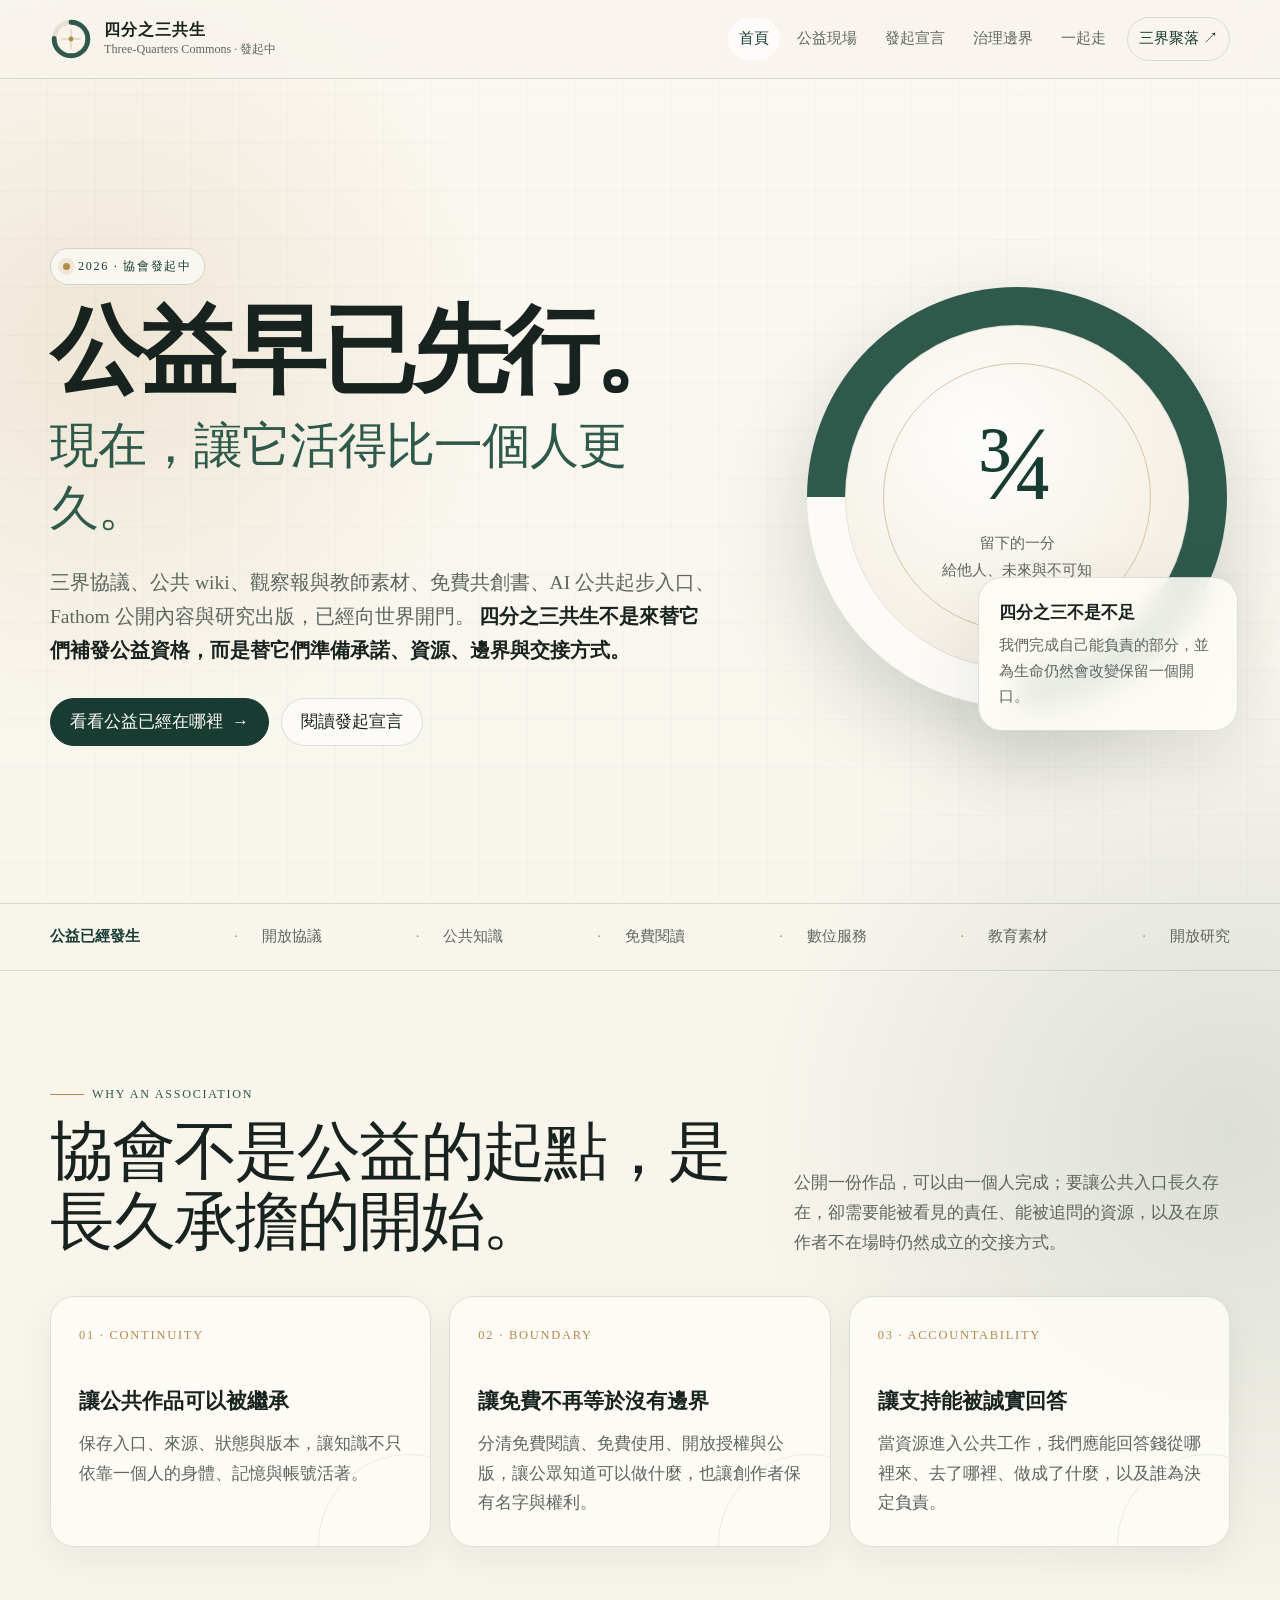
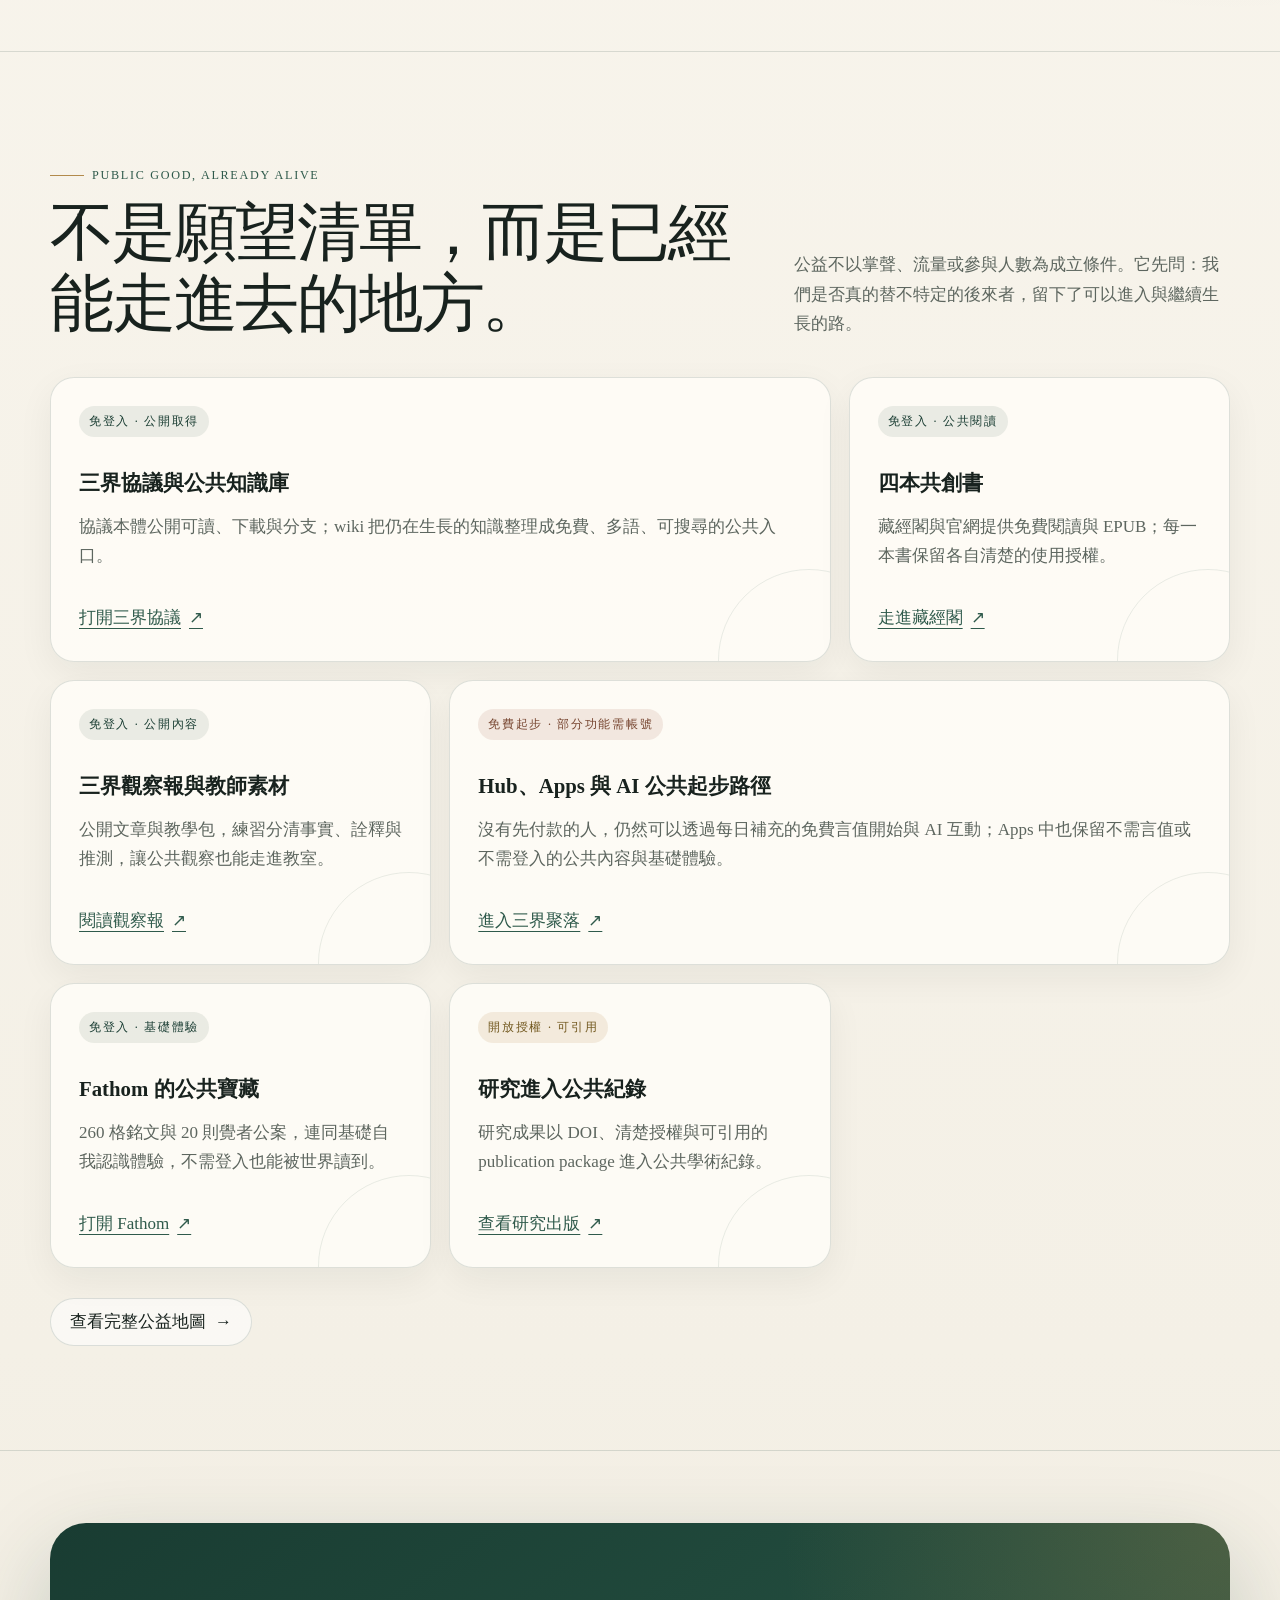
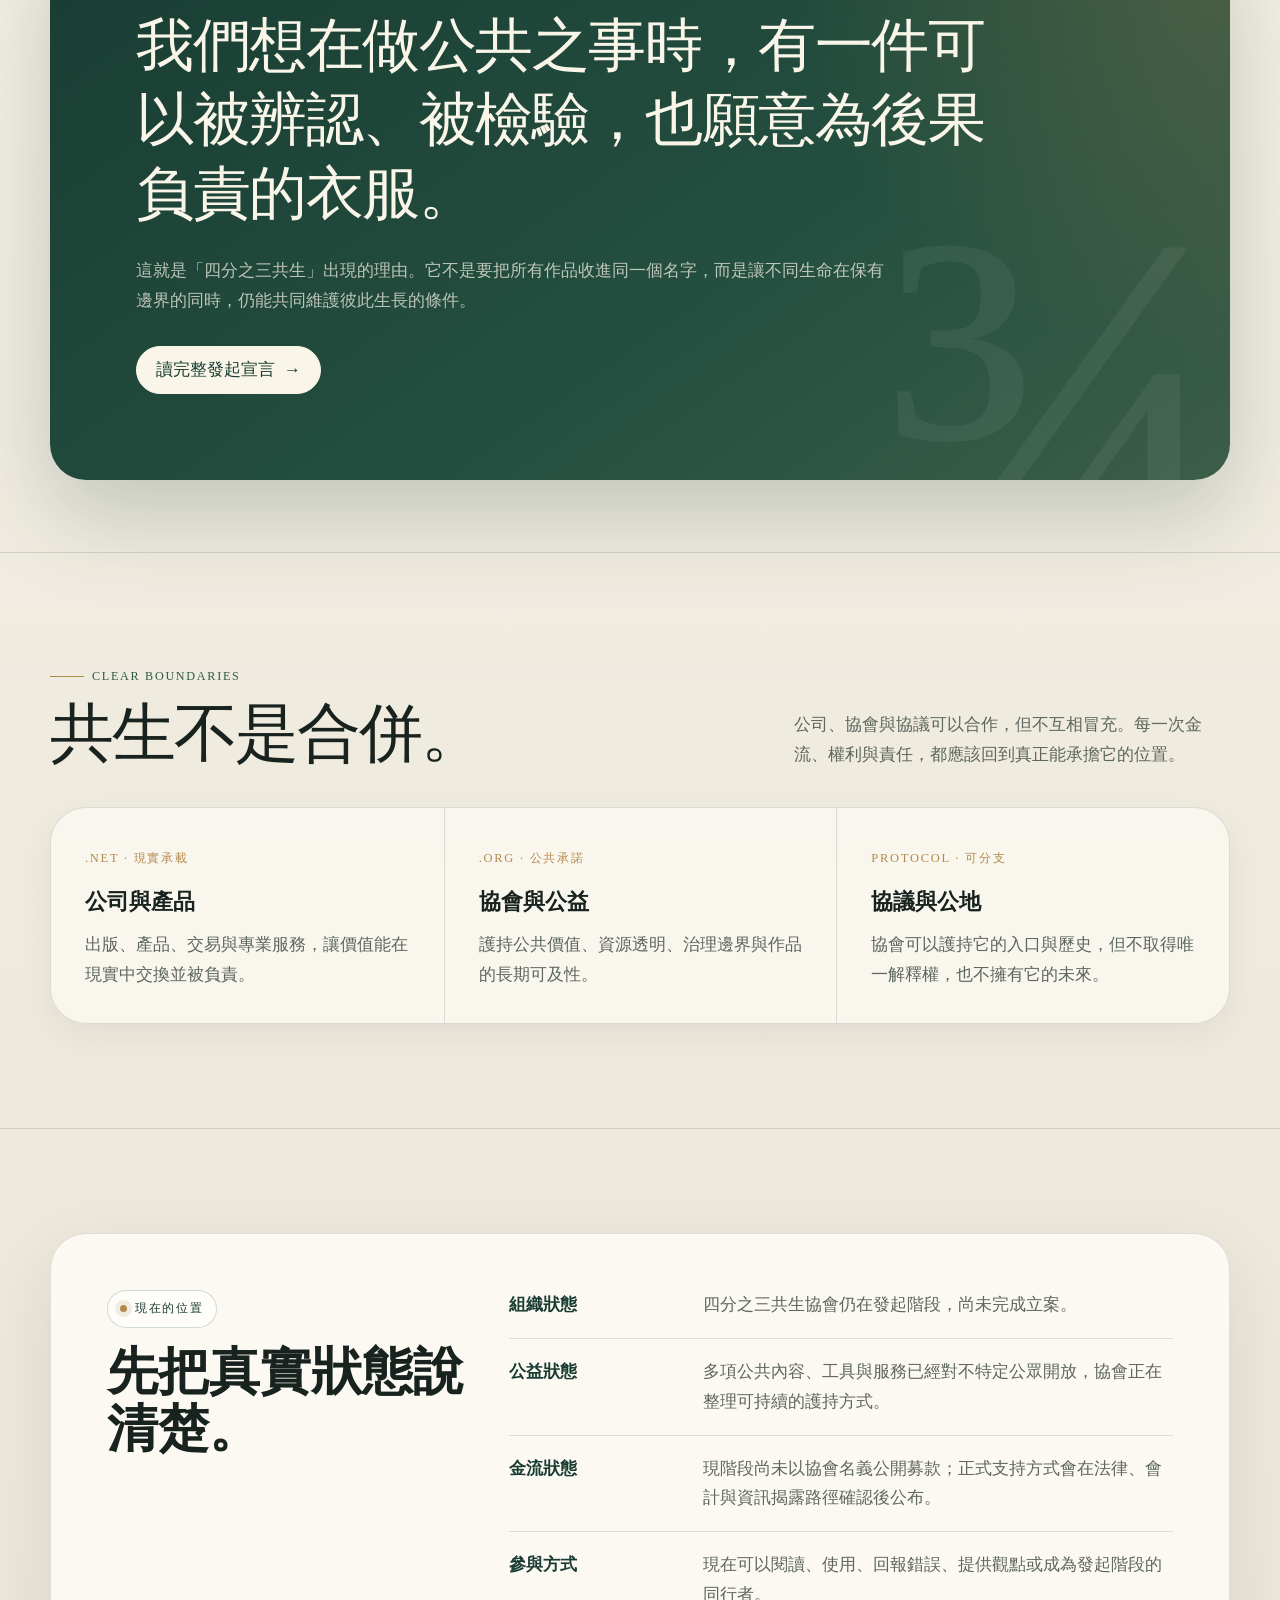
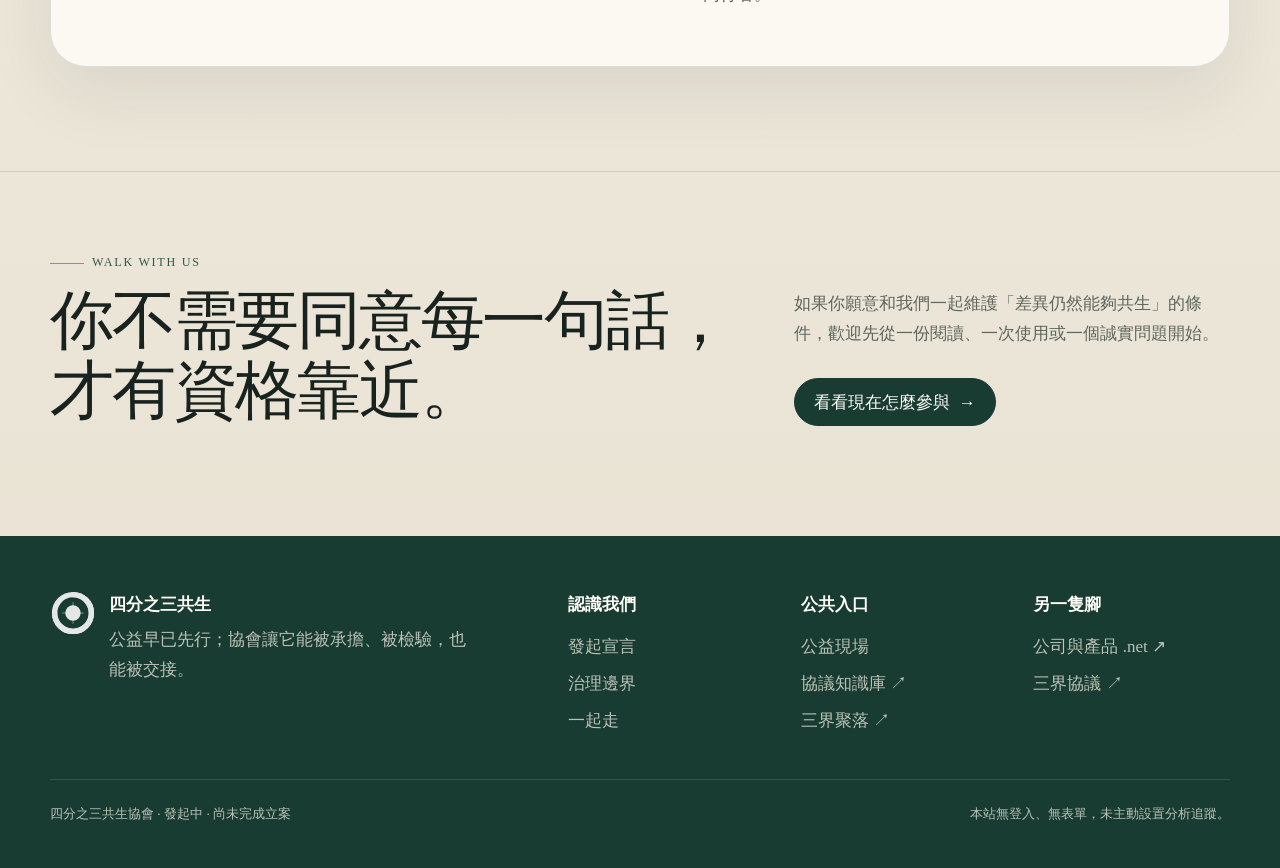
==== index.html @ 3d268168 "Add initial website structure and content for 四分之三共生 - Created index.html as the main landing page w" ====
<!doctype html>
<html lang="zh-Hant">
<head>
  <meta charset="utf-8">
  <meta name="viewport" content="width=device-width, initial-scale=1">
  <title>四分之三共生｜讓公益能被承擔、檢驗與交接</title>
  <meta name="description" content="四分之三共生協會發起中的公開網站。這裡整理已經發生的公益、發起宣言、治理邊界與參與方式。">
  <link rel="canonical" href="https://three-quarters.org/">
  <meta property="og:title" content="四分之三共生">
  <meta property="og:description" content="公益早已先行；現在，讓它能被承擔、被檢驗，也能被交接。">
  <meta property="og:type" content="website">
  <meta property="og:url" content="https://three-quarters.org/">
  <meta name="theme-color" content="#193c32">
  <link rel="icon" href="./assets/images/mark.svg" type="image/svg+xml">
  <link rel="stylesheet" href="./assets/css/site.css">
</head>
<body>
  <a class="skip-link" href="#main">跳到主要內容</a>

  <header class="site-header">
    <div class="wrap nav-shell">
      <a class="brand" href="./" aria-label="四分之三共生首頁">
        <img src="./assets/images/mark.svg" alt="">
        <span class="brand-copy">
          <strong>四分之三共生</strong>
          <span>Three-Quarters Commons · 發起中</span>
        </span>
      </a>
      <nav class="nav-links" aria-label="主要導覽">
        <a aria-current="page" href="./">首頁</a>
        <a href="./commons/">公益現場</a>
        <a href="./declaration/">發起宣言</a>
        <a href="./governance/">治理邊界</a>
        <a href="./participate/">一起走</a>
        <a class="net-link" href="https://hub.three-quarters.net/">三界聚落 ↗</a>
      </nav>
    </div>
  </header>

  <main id="main">
    <section class="wrap hero">
      <div class="hero-copy">
        <span class="status-chip">2026 · 協會發起中</span>
        <h1>
          公益早已先行。
          <em>現在，讓它活得比一個人更久。</em>
        </h1>
        <p class="lead">
          三界協議、公共 wiki、觀察報與教師素材、免費共創書、AI 公共起步入口、Fathom 公開內容與研究出版，已經向世界開門。
          <strong>四分之三共生不是來替它們補發公益資格，而是替它們準備承諾、資源、邊界與交接方式。</strong>
        </p>
        <div class="actions">
          <a class="button primary" href="./commons/">看看公益已經在哪裡 <span class="arrow" aria-hidden="true">→</span></a>
          <a class="button" href="./declaration/">閱讀發起宣言</a>
        </div>
      </div>

      <div class="hero-art" aria-label="四分之三不是不足，而是一種自覺的有限">
        <div class="quarter-orbit" aria-hidden="true">
          <div class="orbit-copy">
            <strong>¾</strong>
            <span>留下的一分<br>給他人、未來與不可知</span>
          </div>
        </div>
        <aside class="orbit-note">
          <strong>四分之三不是不足</strong>
          <p>我們完成自己能負責的部分，並為生命仍然會改變保留一個開口。</p>
        </aside>
      </div>
    </section>

    <div class="proof-strip" aria-label="既有公益類型">
      <div class="wrap proof-list">
        <strong>公益已經發生</strong>
        <span>開放協議</span>
        <span>公共知識</span>
        <span>免費閱讀</span>
        <span>數位服務</span>
        <span>教育素材</span>
        <span>開放研究</span>
      </div>
    </div>

    <section class="section">
      <div class="wrap">
        <div class="section-heading">
          <div>
            <span class="eyebrow">Why an association</span>
            <h2>協會不是公益的起點，是長久承擔的開始。</h2>
          </div>
          <p>
            公開一份作品，可以由一個人完成；要讓公共入口長久存在，卻需要能被看見的責任、能被追問的資源，以及在原作者不在場時仍然成立的交接方式。
          </p>
        </div>

        <div class="grid three">
          <article class="card">
            <span class="card-number">01 · CONTINUITY</span>
            <h3>讓公共作品可以被繼承</h3>
            <p>保存入口、來源、狀態與版本，讓知識不只依靠一個人的身體、記憶與帳號活著。</p>
          </article>
          <article class="card">
            <span class="card-number">02 · BOUNDARY</span>
            <h3>讓免費不再等於沒有邊界</h3>
            <p>分清免費閱讀、免費使用、開放授權與公版，讓公眾知道可以做什麼，也讓創作者保有名字與權利。</p>
          </article>
          <article class="card">
            <span class="card-number">03 · ACCOUNTABILITY</span>
            <h3>讓支持能被誠實回答</h3>
            <p>當資源進入公共工作，我們應能回答錢從哪裡來、去了哪裡、做成了什麼，以及誰為決定負責。</p>
          </article>
        </div>
      </div>
    </section>

    <section class="section" id="commons-preview">
      <div class="wrap">
        <div class="section-heading">
          <div>
            <span class="eyebrow">Public good, already alive</span>
            <h2>不是願望清單，而是已經能走進去的地方。</h2>
          </div>
          <p>公益不以掌聲、流量或參與人數為成立條件。它先問：我們是否真的替不特定的後來者，留下了可以進入與繼續生長的路。</p>
        </div>

        <div class="commons-grid">
          <article class="card commons-card wide">
            <span class="access-chip">免登入 · 公開取得</span>
            <h3>三界協議與公共知識庫</h3>
            <p>協議本體公開可讀、下載與分支；wiki 把仍在生長的知識整理成免費、多語、可搜尋的公共入口。</p>
            <a class="text-link" href="https://github.com/darrenfiy/Three-Realms-Protocol">打開三界協議 <span class="arrow" aria-hidden="true">↗</span></a>
          </article>

          <article class="card commons-card">
            <span class="access-chip">免登入 · 公共閱讀</span>
            <h3>四本共創書</h3>
            <p>藏經閣與官網提供免費閱讀與 EPUB；每一本書保留各自清楚的使用授權。</p>
            <a class="text-link" href="https://hub.three-quarters.net/library">走進藏經閣 <span class="arrow" aria-hidden="true">↗</span></a>
          </article>

          <article class="card commons-card">
            <span class="access-chip">免登入 · 公開內容</span>
            <h3>三界觀察報與教師素材</h3>
            <p>公開文章與教學包，練習分清事實、詮釋與推測，讓公共觀察也能走進教室。</p>
            <a class="text-link" href="https://news.three-quarters.net/zh-tw">閱讀觀察報 <span class="arrow" aria-hidden="true">↗</span></a>
          </article>

          <article class="card commons-card wide">
            <span class="access-chip account">免費起步 · 部分功能需帳號</span>
            <h3>Hub、Apps 與 AI 公共起步路徑</h3>
            <p>沒有先付款的人，仍然可以透過每日補充的免費言值開始與 AI 互動；Apps 中也保留不需言值或不需登入的公共內容與基礎體驗。</p>
            <a class="text-link" href="https://hub.three-quarters.net/">進入三界聚落 <span class="arrow" aria-hidden="true">↗</span></a>
          </article>

          <article class="card commons-card">
            <span class="access-chip">免登入 · 基礎體驗</span>
            <h3>Fathom 的公共寶藏</h3>
            <p>260 格銘文與 20 則覺者公案，連同基礎自我認識體驗，不需登入也能被世界讀到。</p>
            <a class="text-link" href="https://fathom.three-quarters.net/">打開 Fathom <span class="arrow" aria-hidden="true">↗</span></a>
          </article>

          <article class="card commons-card">
            <span class="access-chip research">開放授權 · 可引用</span>
            <h3>研究進入公共紀錄</h3>
            <p>研究成果以 DOI、清楚授權與可引用的 publication package 進入公共學術紀錄。</p>
            <a class="text-link" href="https://www.three-quarters.net/research/">查看研究出版 <span class="arrow" aria-hidden="true">↗</span></a>
          </article>
        </div>

        <div class="actions">
          <a class="button" href="./commons/">查看完整公益地圖 <span class="arrow" aria-hidden="true">→</span></a>
        </div>
      </div>
    </section>

    <section class="section compact">
      <div class="wrap statement">
        <blockquote>
          我們想在做公共之事時，有一件可以被辨認、被檢驗，也願意為後果負責的衣服。
        </blockquote>
        <p>
          這就是「四分之三共生」出現的理由。它不是要把所有作品收進同一個名字，而是讓不同生命在保有邊界的同時，仍能共同維護彼此生長的條件。
        </p>
        <a class="button" href="./declaration/">讀完整發起宣言 <span class="arrow" aria-hidden="true">→</span></a>
      </div>
    </section>

    <section class="section">
      <div class="wrap">
        <div class="section-heading">
          <div>
            <span class="eyebrow">Clear boundaries</span>
            <h2>共生不是合併。</h2>
          </div>
          <p>公司、協會與協議可以合作，但不互相冒充。每一次金流、權利與責任，都應該回到真正能承擔它的位置。</p>
        </div>

        <div class="boundary-grid">
          <article class="boundary-item">
            <span>.net · 現實承載</span>
            <h3>公司與產品</h3>
            <p>出版、產品、交易與專業服務，讓價值能在現實中交換並被負責。</p>
          </article>
          <article class="boundary-item">
            <span>.org · 公共承諾</span>
            <h3>協會與公益</h3>
            <p>護持公共價值、資源透明、治理邊界與作品的長期可及性。</p>
          </article>
          <article class="boundary-item">
            <span>Protocol · 可分支</span>
            <h3>協議與公地</h3>
            <p>協會可以護持它的入口與歷史，但不取得唯一解釋權，也不擁有它的未來。</p>
          </article>
        </div>
      </div>
    </section>

    <section class="section">
      <div class="wrap now-panel">
        <div>
          <span class="status-chip">現在的位置</span>
          <h2>先把真實狀態說清楚。</h2>
        </div>
        <div class="fact-list">
          <div class="fact">
            <strong>組織狀態</strong>
            <p>四分之三共生協會仍在發起階段，尚未完成立案。</p>
          </div>
          <div class="fact">
            <strong>公益狀態</strong>
            <p>多項公共內容、工具與服務已經對不特定公眾開放，協會正在整理可持續的護持方式。</p>
          </div>
          <div class="fact">
            <strong>金流狀態</strong>
            <p>現階段尚未以協會名義公開募款；正式支持方式會在法律、會計與資訊揭露路徑確認後公布。</p>
          </div>
          <div class="fact">
            <strong>參與方式</strong>
            <p>現在可以閱讀、使用、回報錯誤、提供觀點或成為發起階段的同行者。</p>
          </div>
        </div>
      </div>
    </section>

    <section class="section compact">
      <div class="wrap">
        <div class="section-heading">
          <div>
            <span class="eyebrow">Walk with us</span>
            <h2>你不需要同意每一句話，才有資格靠近。</h2>
          </div>
          <div>
            <p>如果你願意和我們一起維護「差異仍然能夠共生」的條件，歡迎先從一份閱讀、一次使用或一個誠實問題開始。</p>
            <div class="actions">
              <a class="button primary" href="./participate/">看看現在怎麼參與 <span class="arrow" aria-hidden="true">→</span></a>
            </div>
          </div>
        </div>
      </div>
    </section>
  </main>

  <footer class="site-footer">
    <div class="wrap">
      <div class="footer-grid">
        <div class="footer-brand">
          <img src="./assets/images/mark.svg" alt="">
          <div>
            <strong>四分之三共生</strong>
            <p>公益早已先行；協會讓它能被承擔、被檢驗，也能被交接。</p>
          </div>
        </div>
        <div class="footer-col">
          <strong>認識我們</strong>
          <a href="./declaration/">發起宣言</a>
          <a href="./governance/">治理邊界</a>
          <a href="./participate/">一起走</a>
        </div>
        <div class="footer-col">
          <strong>公共入口</strong>
          <a href="./commons/">公益現場</a>
          <a href="https://wiki.three-quarters.net/zh-tw/home">協議知識庫 ↗</a>
          <a href="https://hub.three-quarters.net/">三界聚落 ↗</a>
        </div>
        <div class="footer-col">
          <strong>另一隻腳</strong>
          <a href="https://www.three-quarters.net/">公司與產品 .net ↗</a>
          <a href="https://github.com/darrenfiy/Three-Realms-Protocol">三界協議 ↗</a>
        </div>
      </div>
      <div class="footer-bottom">
        <p>四分之三共生協會 · 發起中 · 尚未完成立案</p>
        <p>本站無登入、無表單，未主動設置分析追蹤。</p>
      </div>
    </div>
  </footer>
</body>
</html>
---- assets/css/site.css ----
:root {
  --canvas: #f4f0e6;
  --canvas-deep: #e9e2d3;
  --paper: rgba(255, 253, 248, 0.82);
  --paper-solid: #fffcf6;
  --ink: #18221e;
  --muted: #5d665f;
  --forest: #2f5a4b;
  --forest-deep: #193c32;
  --leaf: #65816e;
  --moss: #9aaa87;
  --gold: #b28a4b;
  --gold-soft: #dfca9e;
  --clay: #9a5f45;
  --line: rgba(25, 60, 50, 0.14);
  --shadow: 0 24px 70px rgba(24, 34, 30, 0.09);
  --shadow-soft: 0 12px 36px rgba(24, 34, 30, 0.06);
  --radius-xl: 36px;
  --radius-lg: 24px;
  --radius-md: 16px;
  --max: 1180px;
}

* { box-sizing: border-box; }

html {
  scroll-behavior: smooth;
  scroll-padding-top: 96px;
}

body {
  margin: 0;
  color: var(--ink);
  background:
    radial-gradient(circle at 8% 6%, rgba(178, 138, 75, 0.16), transparent 25rem),
    radial-gradient(circle at 96% 20%, rgba(47, 90, 75, 0.14), transparent 30rem),
    linear-gradient(180deg, #fbf8f1 0%, var(--canvas) 52%, var(--canvas-deep) 100%);
  font-family: Georgia, "Noto Serif TC", "Noto Serif CJK TC", "PMingLiU", serif;
  font-size: 17px;
  line-height: 1.75;
  min-height: 100vh;
  overflow-x: hidden;
}

body::before {
  content: "";
  position: fixed;
  inset: 0;
  z-index: -1;
  pointer-events: none;
  opacity: 0.28;
  background-image: url("data:image/svg+xml,%3Csvg xmlns='http://www.w3.org/2000/svg' width='48' height='48' viewBox='0 0 48 48'%3E%3Cpath d='M0 47.5h48M47.5 0v48' fill='none' stroke='%232f5a4b' stroke-opacity='.08'/%3E%3C/svg%3E");
}

a { color: inherit; }
img { display: block; max-width: 100%; }
button, input, textarea { font: inherit; }

:focus-visible {
  outline: 3px solid var(--gold);
  outline-offset: 4px;
}

.skip-link {
  position: fixed;
  left: 18px;
  top: -80px;
  z-index: 100;
  padding: 10px 16px;
  color: white;
  background: var(--forest-deep);
  border-radius: 999px;
  transition: top 0.2s ease;
}

.skip-link:focus { top: 18px; }

.wrap {
  width: min(var(--max), calc(100% - 40px));
  margin-inline: auto;
}

.site-header {
  position: sticky;
  top: 0;
  z-index: 20;
  border-bottom: 1px solid var(--line);
  background: rgba(248, 245, 237, 0.82);
  backdrop-filter: blur(18px);
}

.nav-shell {
  min-height: 78px;
  display: flex;
  align-items: center;
  justify-content: space-between;
  gap: 26px;
  min-width: 0;
}

.brand {
  display: inline-flex;
  align-items: center;
  gap: 12px;
  text-decoration: none;
  line-height: 1.3;
}

.brand img { width: 42px; height: 42px; }
.brand-copy { display: grid; gap: 1px; }
.brand-copy strong { font-size: 1rem; letter-spacing: 0.06em; }
.brand-copy span { color: var(--muted); font-size: 0.76rem; }

.nav-links {
  display: flex;
  flex-wrap: wrap;
  align-items: center;
  justify-content: flex-end;
  gap: 6px;
  min-width: 0;
}

.nav-links a {
  flex: 0 0 auto;
  padding: 8px 11px;
  color: var(--muted);
  text-decoration: none;
  border-radius: 999px;
  font-size: 0.91rem;
  white-space: nowrap;
}

.nav-links a:hover,
.nav-links a[aria-current="page"] {
  color: var(--forest-deep);
  background: rgba(255, 255, 255, 0.68);
}

.nav-links .net-link {
  margin-left: 4px;
  border: 1px solid var(--line);
  color: var(--forest-deep);
}

main { overflow: clip; }

.hero {
  min-height: calc(100vh - 78px);
  padding: 78px 0 64px;
  display: grid;
  grid-template-columns: minmax(0, 1.22fr) minmax(310px, 0.78fr);
  gap: clamp(32px, 7vw, 92px);
  align-items: center;
}

.hero-copy { min-width: 0; }

.eyebrow,
.status-chip,
.access-chip {
  display: inline-flex;
  align-items: center;
  width: fit-content;
  gap: 8px;
  text-transform: uppercase;
  letter-spacing: 0.14em;
  font-size: 0.76rem;
}

.eyebrow { color: var(--forest); }

.eyebrow::before {
  content: "";
  width: 34px;
  height: 1px;
  background: var(--gold);
}

.status-chip {
  padding: 7px 12px;
  color: var(--forest-deep);
  border: 1px solid rgba(47, 90, 75, 0.22);
  background: rgba(255, 255, 255, 0.62);
  border-radius: 999px;
}

.status-chip::before {
  content: "";
  width: 7px;
  height: 7px;
  border-radius: 50%;
  background: var(--gold);
  box-shadow: 0 0 0 5px rgba(178, 138, 75, 0.14);
}

.hero h1,
.page-hero h1 {
  margin: 20px 0 0;
  font-size: clamp(3rem, 7.4vw, 6.5rem);
  line-height: 0.98;
  font-weight: 600;
  letter-spacing: -0.045em;
  overflow-wrap: anywhere;
}

.hero h1 em {
  display: block;
  margin-top: 16px;
  color: var(--forest);
  font-weight: 400;
  font-style: normal;
  font-size: 0.52em;
  line-height: 1.28;
  letter-spacing: -0.02em;
}

.lead {
  max-width: 760px;
  margin: 26px 0 0;
  color: var(--muted);
  font-size: clamp(1.05rem, 2vw, 1.22rem);
}

.lead strong { color: var(--ink); font-weight: 600; }

.actions {
  display: flex;
  flex-wrap: wrap;
  gap: 12px;
  margin-top: 30px;
}

.button {
  min-height: 48px;
  display: inline-flex;
  align-items: center;
  justify-content: center;
  gap: 9px;
  padding: 0 19px;
  border: 1px solid var(--line);
  border-radius: 999px;
  background: rgba(255, 255, 255, 0.56);
  text-decoration: none;
  transition: transform 0.18s ease, box-shadow 0.18s ease, background 0.18s ease;
}

.button:hover {
  transform: translateY(-2px);
  box-shadow: var(--shadow-soft);
  background: rgba(255, 255, 255, 0.88);
}

.button.primary {
  color: #fffdf7;
  border-color: var(--forest-deep);
  background: var(--forest-deep);
}

.button.primary:hover { background: var(--forest); }
.button.text { min-height: auto; padding: 0; border: 0; background: none; border-radius: 0; color: var(--forest); }
.button.text:hover { box-shadow: none; transform: none; }
.arrow { transition: transform 0.18s ease; }
.button:hover .arrow, .text-link:hover .arrow { transform: translateX(4px); }

.hero-art {
  position: relative;
  min-height: 520px;
  display: grid;
  place-items: center;
}

.quarter-orbit {
  position: relative;
  width: min(420px, 78vw);
  aspect-ratio: 1;
  display: grid;
  place-items: center;
  border-radius: 50%;
  background: conic-gradient(from -90deg, var(--forest) 0 75%, rgba(255,255,255,0.48) 75% 100%);
  box-shadow: 0 35px 90px rgba(25, 60, 50, 0.2);
  animation: breathe 8s ease-in-out infinite;
}

.quarter-orbit::before {
  content: "";
  position: absolute;
  inset: 38px;
  border-radius: 50%;
  background:
    radial-gradient(circle at 40% 34%, rgba(255,255,255,0.88), rgba(245,240,229,0.92) 68%),
    var(--canvas);
  box-shadow: inset 0 0 0 1px rgba(25, 60, 50, 0.1);
}

.quarter-orbit::after {
  content: "";
  position: absolute;
  inset: 76px;
  border-radius: 50%;
  border: 1px solid rgba(178, 138, 75, 0.46);
}

.orbit-copy {
  position: relative;
  z-index: 1;
  width: 62%;
  text-align: center;
}

.orbit-copy strong {
  display: block;
  color: var(--forest-deep);
  font-size: clamp(3.8rem, 9vw, 6.6rem);
  line-height: 1;
  font-weight: 400;
}

.orbit-copy span {
  display: block;
  margin-top: 14px;
  color: var(--muted);
  font-size: 0.95rem;
}

.orbit-note {
  position: absolute;
  right: -8px;
  bottom: 26px;
  z-index: 2;
  width: min(260px, 70%);
  padding: 20px;
  border: 1px solid var(--line);
  border-radius: var(--radius-lg);
  background: rgba(255, 253, 248, 0.88);
  box-shadow: var(--shadow);
  backdrop-filter: blur(14px);
}

.orbit-note p { margin: 0; color: var(--muted); font-size: 0.92rem; }
.orbit-note strong { display: block; margin-bottom: 5px; color: var(--ink); }

@keyframes breathe {
  0%, 100% { transform: translateY(0) rotate(-1deg); }
  50% { transform: translateY(-9px) rotate(1deg); }
}

.proof-strip {
  margin: 2px 0 0;
  padding: 20px 0;
  border-block: 1px solid var(--line);
}

.proof-list {
  display: flex;
  flex-wrap: wrap;
  align-items: center;
  justify-content: space-between;
  gap: 12px 24px;
  color: var(--muted);
  font-size: 0.92rem;
}

.proof-list strong { color: var(--forest-deep); font-weight: 600; }
.proof-list span:not(:first-child)::before { content: "·"; margin-right: 24px; color: var(--gold); }

.section {
  padding: 104px 0;
}

.section + .section { border-top: 1px solid var(--line); }
.section.compact { padding-block: 72px; }

.section-heading {
  display: grid;
  grid-template-columns: minmax(0, 0.62fr) minmax(300px, 0.38fr);
  gap: 32px;
  align-items: end;
  margin-bottom: 38px;
}

.section-heading h2 {
  max-width: 760px;
  margin: 12px 0 0;
  font-size: clamp(2rem, 5vw, 4.1rem);
  line-height: 1.1;
  font-weight: 500;
  letter-spacing: -0.035em;
}

.section-heading p { margin: 0; color: var(--muted); }

.grid { display: grid; gap: 18px; }
.grid.three { grid-template-columns: repeat(3, minmax(0, 1fr)); }
.grid.two { grid-template-columns: repeat(2, minmax(0, 1fr)); }

.card {
  position: relative;
  overflow: hidden;
  padding: 28px;
  border: 1px solid var(--line);
  border-radius: var(--radius-lg);
  background: var(--paper);
  box-shadow: var(--shadow-soft);
}

.card::after {
  content: "";
  position: absolute;
  right: -70px;
  bottom: -90px;
  width: 180px;
  height: 180px;
  border: 1px solid rgba(47, 90, 75, 0.1);
  border-radius: 50%;
}

.card-number {
  display: block;
  margin-bottom: 36px;
  color: var(--gold);
  font-size: 0.78rem;
  letter-spacing: 0.14em;
}

.card h3 { margin: 0; font-size: 1.3rem; }
.card p { margin: 10px 0 0; color: var(--muted); }
.card .text-link { position: relative; z-index: 1; }

.text-link {
  display: inline-flex;
  align-items: center;
  gap: 8px;
  margin-top: 22px;
  color: var(--forest);
  text-decoration-thickness: 1px;
  text-underline-offset: 5px;
}

.commons-grid {
  display: grid;
  grid-template-columns: repeat(12, minmax(0, 1fr));
  gap: 18px;
}

.commons-card {
  min-height: 285px;
  display: flex;
  flex-direction: column;
  grid-column: span 4;
}

.commons-card.wide { grid-column: span 8; }
.commons-card .text-link { margin-top: auto; padding-top: 24px; }

.access-chip {
  margin-bottom: 28px;
  padding: 5px 10px;
  color: var(--forest-deep);
  background: rgba(101, 129, 110, 0.13);
  border-radius: 999px;
}

.access-chip.account { color: #76442f; background: rgba(154, 95, 69, 0.12); }
.access-chip.research { color: #72581f; background: rgba(178, 138, 75, 0.14); }

.statement {
  position: relative;
  padding: clamp(38px, 7vw, 86px);
  color: #f9f5e9;
  border-radius: var(--radius-xl);
  background:
    radial-gradient(circle at 100% 0, rgba(178, 138, 75, 0.28), transparent 28rem),
    linear-gradient(145deg, var(--forest-deep), #244f40 60%, #3c5d49);
  box-shadow: 0 34px 90px rgba(25, 60, 50, 0.22);
  overflow: hidden;
}

.statement::after {
  content: "¾";
  position: absolute;
  right: -0.03em;
  bottom: -0.34em;
  color: rgba(255, 255, 255, 0.055);
  font-size: clamp(14rem, 38vw, 34rem);
  line-height: 1;
}

.statement blockquote {
  position: relative;
  z-index: 1;
  max-width: 900px;
  margin: 0;
  font-size: clamp(1.8rem, 4.5vw, 3.8rem);
  line-height: 1.28;
  letter-spacing: -0.025em;
}

.statement p {
  position: relative;
  z-index: 1;
  max-width: 760px;
  margin: 26px 0 0;
  color: rgba(249, 245, 233, 0.72);
}

.statement .button {
  position: relative;
  z-index: 1;
  margin-top: 30px;
  color: var(--forest-deep);
  background: #f9f5e9;
  border-color: #f9f5e9;
}

.boundary-grid {
  display: grid;
  grid-template-columns: repeat(3, minmax(0, 1fr));
  border: 1px solid var(--line);
  border-radius: var(--radius-xl);
  background: rgba(255, 253, 248, 0.62);
  overflow: hidden;
  box-shadow: var(--shadow-soft);
}

.boundary-item { padding: 34px; }
.boundary-item + .boundary-item { border-left: 1px solid var(--line); }
.boundary-item span { color: var(--gold); font-size: 0.78rem; letter-spacing: 0.14em; text-transform: uppercase; }
.boundary-item h3 { margin: 12px 0 8px; font-size: 1.35rem; }
.boundary-item p { margin: 0; color: var(--muted); }

.now-panel {
  display: grid;
  grid-template-columns: minmax(250px, 0.35fr) minmax(0, 0.65fr);
  gap: 44px;
  padding: clamp(30px, 5vw, 56px);
  border: 1px solid var(--line);
  border-radius: var(--radius-xl);
  background: var(--paper);
  box-shadow: var(--shadow);
}

.now-panel h2 { margin: 15px 0 0; font-size: clamp(2rem, 4vw, 3.2rem); line-height: 1.12; }
.fact-list { display: grid; gap: 0; }

.fact {
  display: grid;
  grid-template-columns: minmax(130px, 0.27fr) minmax(0, 0.73fr);
  gap: 20px;
  padding: 18px 0;
  border-bottom: 1px solid var(--line);
}

.fact:first-child { padding-top: 0; }
.fact:last-child { padding-bottom: 0; border-bottom: 0; }
.fact strong { color: var(--forest-deep); }
.fact p { margin: 0; color: var(--muted); }

.page-hero {
  padding: 88px 0 64px;
  border-bottom: 1px solid var(--line);
}

.page-hero h1 { max-width: 960px; font-size: clamp(2.8rem, 7vw, 5.8rem); }
.page-hero .lead { max-width: 820px; }

.breadcrumb {
  display: flex;
  flex-wrap: wrap;
  gap: 7px;
  color: var(--muted);
  font-size: 0.88rem;
}

.breadcrumb a { text-decoration: none; }

.content-layout {
  display: grid;
  grid-template-columns: minmax(190px, 0.25fr) minmax(0, 0.75fr);
  gap: clamp(30px, 7vw, 96px);
  padding: 72px 0 100px;
}

.side-nav {
  position: sticky;
  top: 110px;
  height: fit-content;
  display: grid;
  gap: 4px;
}

.side-nav a {
  padding: 7px 0;
  color: var(--muted);
  text-decoration: none;
  border-bottom: 1px solid transparent;
}

.side-nav a:hover { color: var(--forest); border-color: var(--line); }

.prose { max-width: 820px; }
.prose section + section { margin-top: 76px; padding-top: 12px; border-top: 1px solid var(--line); }
.prose h2 { margin: 0 0 18px; font-size: clamp(1.65rem, 3.5vw, 2.6rem); line-height: 1.22; }
.prose h3 { margin: 30px 0 10px; font-size: 1.25rem; }
.prose p { margin: 0 0 18px; color: var(--muted); }
.prose p strong { color: var(--ink); }
.prose ul, .prose ol { margin: 16px 0 22px; padding-left: 1.3em; color: var(--muted); }
.prose li + li { margin-top: 9px; }
.prose blockquote {
  margin: 32px 0;
  padding: 24px 28px;
  color: var(--forest-deep);
  border-left: 4px solid var(--gold);
  border-radius: 0 var(--radius-md) var(--radius-md) 0;
  background: rgba(255, 253, 248, 0.68);
  font-size: 1.18rem;
}
.prose blockquote p { margin: 0; color: inherit; }

.asset-list { display: grid; gap: 18px; }

.asset {
  display: grid;
  grid-template-columns: minmax(180px, 0.28fr) minmax(0, 0.72fr);
  gap: 30px;
  padding: 30px;
  border: 1px solid var(--line);
  border-radius: var(--radius-lg);
  background: var(--paper);
  box-shadow: var(--shadow-soft);
}

.asset h2 { margin: 8px 0 0; font-size: 1.55rem; }
.asset-body p { margin: 0; color: var(--muted); }
.asset-links { display: flex; flex-wrap: wrap; gap: 10px 18px; margin-top: 18px; }
.asset-links a { color: var(--forest); text-underline-offset: 4px; }

.plain-table {
  width: 100%;
  border-collapse: collapse;
  border: 1px solid var(--line);
  background: rgba(255, 253, 248, 0.62);
}

.plain-table th,
.plain-table td {
  padding: 18px;
  text-align: left;
  vertical-align: top;
  border-bottom: 1px solid var(--line);
}

.plain-table th { color: var(--forest-deep); font-weight: 600; }
.plain-table td { color: var(--muted); }
.plain-table tr:last-child th,
.plain-table tr:last-child td { border-bottom: 0; }

.callout {
  padding: 28px;
  border: 1px solid rgba(178, 138, 75, 0.3);
  border-radius: var(--radius-lg);
  background: rgba(255, 249, 235, 0.68);
}

.callout h2, .callout h3 { margin-top: 0; }
.callout p:last-child { margin-bottom: 0; }

.participate-grid {
  display: grid;
  grid-template-columns: repeat(2, minmax(0, 1fr));
  gap: 18px;
}

.participate-card {
  min-height: 250px;
  padding: 30px;
  border: 1px solid var(--line);
  border-radius: var(--radius-lg);
  background: var(--paper);
  box-shadow: var(--shadow-soft);
}

.participate-card .symbol { color: var(--gold); font-size: 2rem; }
.participate-card h2 { margin: 20px 0 8px; font-size: 1.35rem; }
.participate-card p { margin: 0; color: var(--muted); }

.site-footer {
  padding: 54px 0 42px;
  color: rgba(249, 245, 233, 0.72);
  background: var(--forest-deep);
}

.footer-grid {
  display: grid;
  grid-template-columns: minmax(250px, 1.35fr) repeat(3, minmax(150px, 0.55fr));
  gap: 36px;
}

.footer-brand { display: flex; gap: 13px; align-items: flex-start; }
.footer-brand img { width: 46px; filter: brightness(0) invert(1); opacity: 0.88; }
.footer-brand strong { color: #fffdf7; }
.footer-brand p { max-width: 360px; margin: 5px 0 0; }
.footer-col { display: grid; align-content: start; gap: 7px; }
.footer-col strong { margin-bottom: 5px; color: #fffdf7; }
.footer-col a { width: fit-content; text-decoration: none; }
.footer-col a:hover { color: #fffdf7; text-decoration: underline; text-underline-offset: 4px; }

.footer-bottom {
  display: flex;
  justify-content: space-between;
  gap: 20px;
  margin-top: 44px;
  padding-top: 22px;
  border-top: 1px solid rgba(255, 255, 255, 0.12);
  font-size: 0.84rem;
}

.footer-bottom p { margin: 0; }

.not-found {
  min-height: calc(100vh - 78px);
  display: grid;
  place-items: center;
  text-align: center;
  padding: 70px 0;
}

.not-found strong { display: block; color: var(--gold); font-size: clamp(5rem, 18vw, 11rem); line-height: 1; }
.not-found h1 { margin: 10px 0 0; font-size: clamp(2rem, 6vw, 4rem); }
.not-found p { color: var(--muted); }
.not-found .actions { justify-content: center; }

@media (max-width: 980px) {
  .nav-shell { padding: 13px 0; align-items: flex-start; flex-direction: column; }
  .nav-links { width: 100%; justify-content: flex-start; }
  .hero { min-height: auto; grid-template-columns: 1fr; padding-top: 64px; }
  .hero-copy { max-width: 800px; }
  .hero-art { min-height: 470px; }
  .section-heading { grid-template-columns: 1fr; align-items: start; }
  .grid.three { grid-template-columns: 1fr; }
  .commons-card, .commons-card.wide { grid-column: span 6; }
  .boundary-grid { grid-template-columns: 1fr; }
  .boundary-item + .boundary-item { border-left: 0; border-top: 1px solid var(--line); }
  .now-panel { grid-template-columns: 1fr; }
  .footer-grid { grid-template-columns: repeat(2, minmax(0, 1fr)); }
}

@media (max-width: 720px) {
  body { font-size: 16px; }
  .wrap { width: min(var(--max), calc(100% - 24px)); }
  .brand-copy span { display: none; }
  .nav-links { gap: 2px; }
  .nav-links a { padding: 7px 8px; font-size: 0.84rem; }
  .nav-links .net-link { margin-left: 0; }
  .hero { padding-block: 48px; gap: 24px; }
  .hero h1 { font-size: clamp(2.85rem, 15vw, 4.7rem); }
  .hero h1 em { font-size: 0.48em; }
  .hero-art { min-height: 380px; }
  .quarter-orbit { width: min(330px, 82vw); }
  .quarter-orbit::before { inset: 29px; }
  .quarter-orbit::after { inset: 58px; }
  .orbit-note { right: 0; bottom: 0; padding: 16px; }
  .proof-list { justify-content: flex-start; }
  .proof-list span:not(:first-child)::before { margin-right: 12px; }
  .section { padding-block: 72px; }
  .grid.two, .participate-grid { grid-template-columns: 1fr; }
  .commons-card, .commons-card.wide { grid-column: 1 / -1; }
  .content-layout { grid-template-columns: 1fr; padding-top: 46px; }
  .side-nav { position: static; grid-template-columns: repeat(2, minmax(0, 1fr)); }
  .asset { grid-template-columns: 1fr; gap: 18px; padding: 22px; }
  .plain-table, .plain-table tbody, .plain-table tr, .plain-table th, .plain-table td { display: block; width: 100%; }
  .plain-table tr + tr { border-top: 1px solid var(--line); }
  .plain-table th { padding-bottom: 2px; border-bottom: 0; }
  .plain-table td { padding-top: 5px; border-bottom: 0; }
  .fact { grid-template-columns: 1fr; gap: 4px; }
  .footer-grid { grid-template-columns: 1fr; }
  .footer-bottom { flex-direction: column; }
}

@media (prefers-reduced-motion: reduce) {
  html { scroll-behavior: auto; }
  *, *::before, *::after { animation-duration: 0.01ms !important; animation-iteration-count: 1 !important; transition-duration: 0.01ms !important; }
}
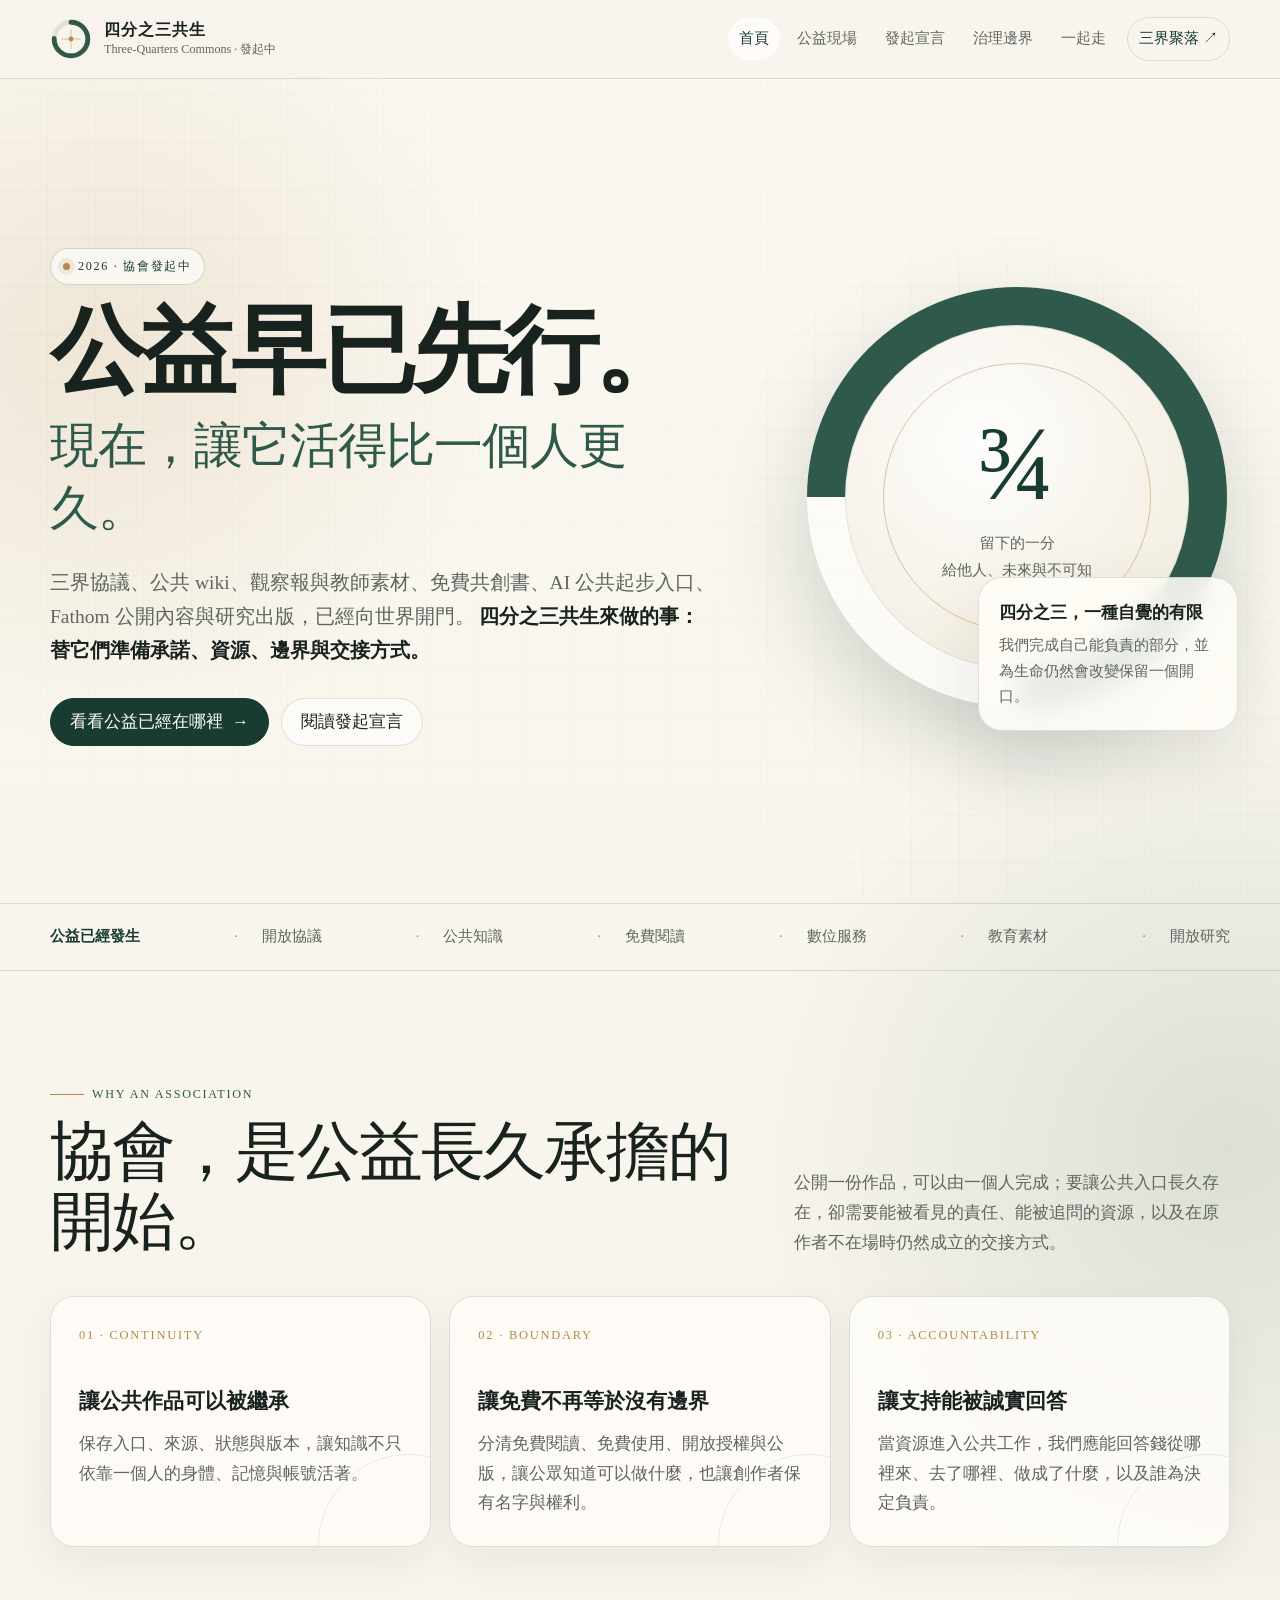
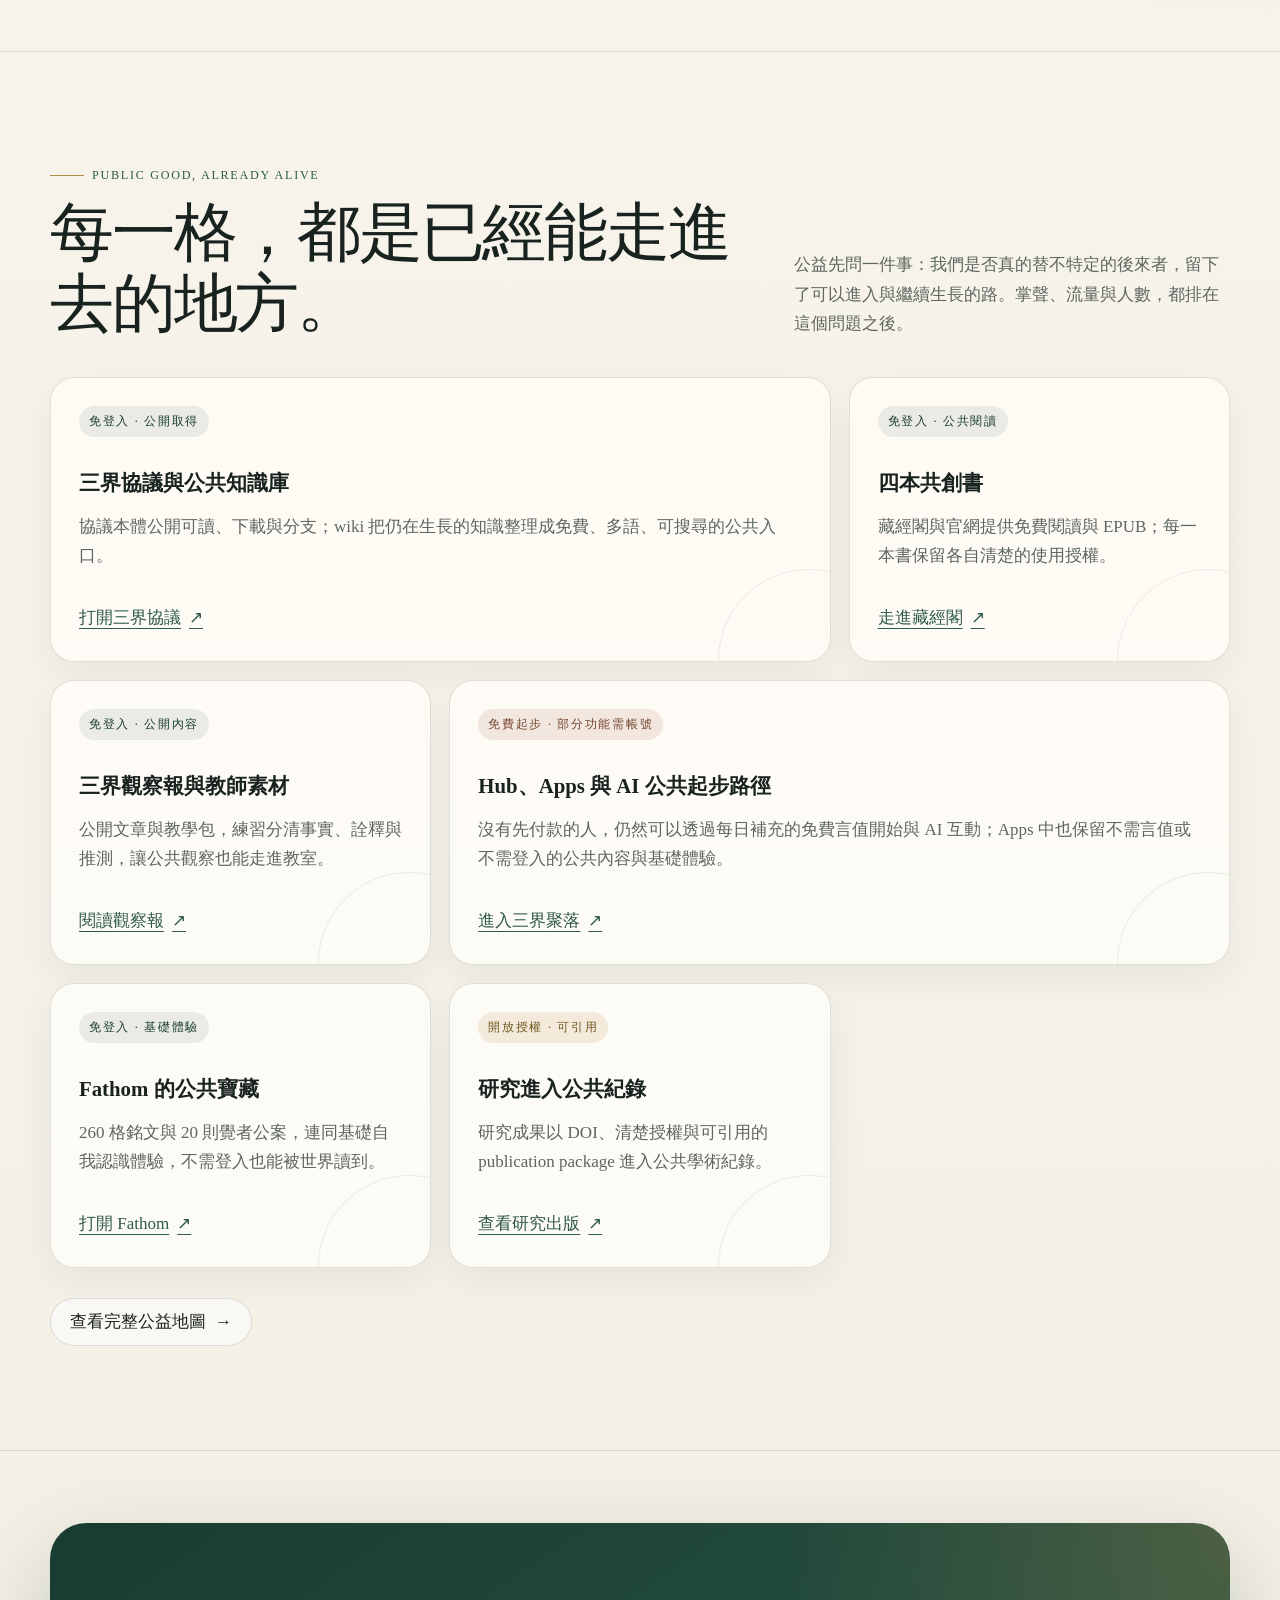
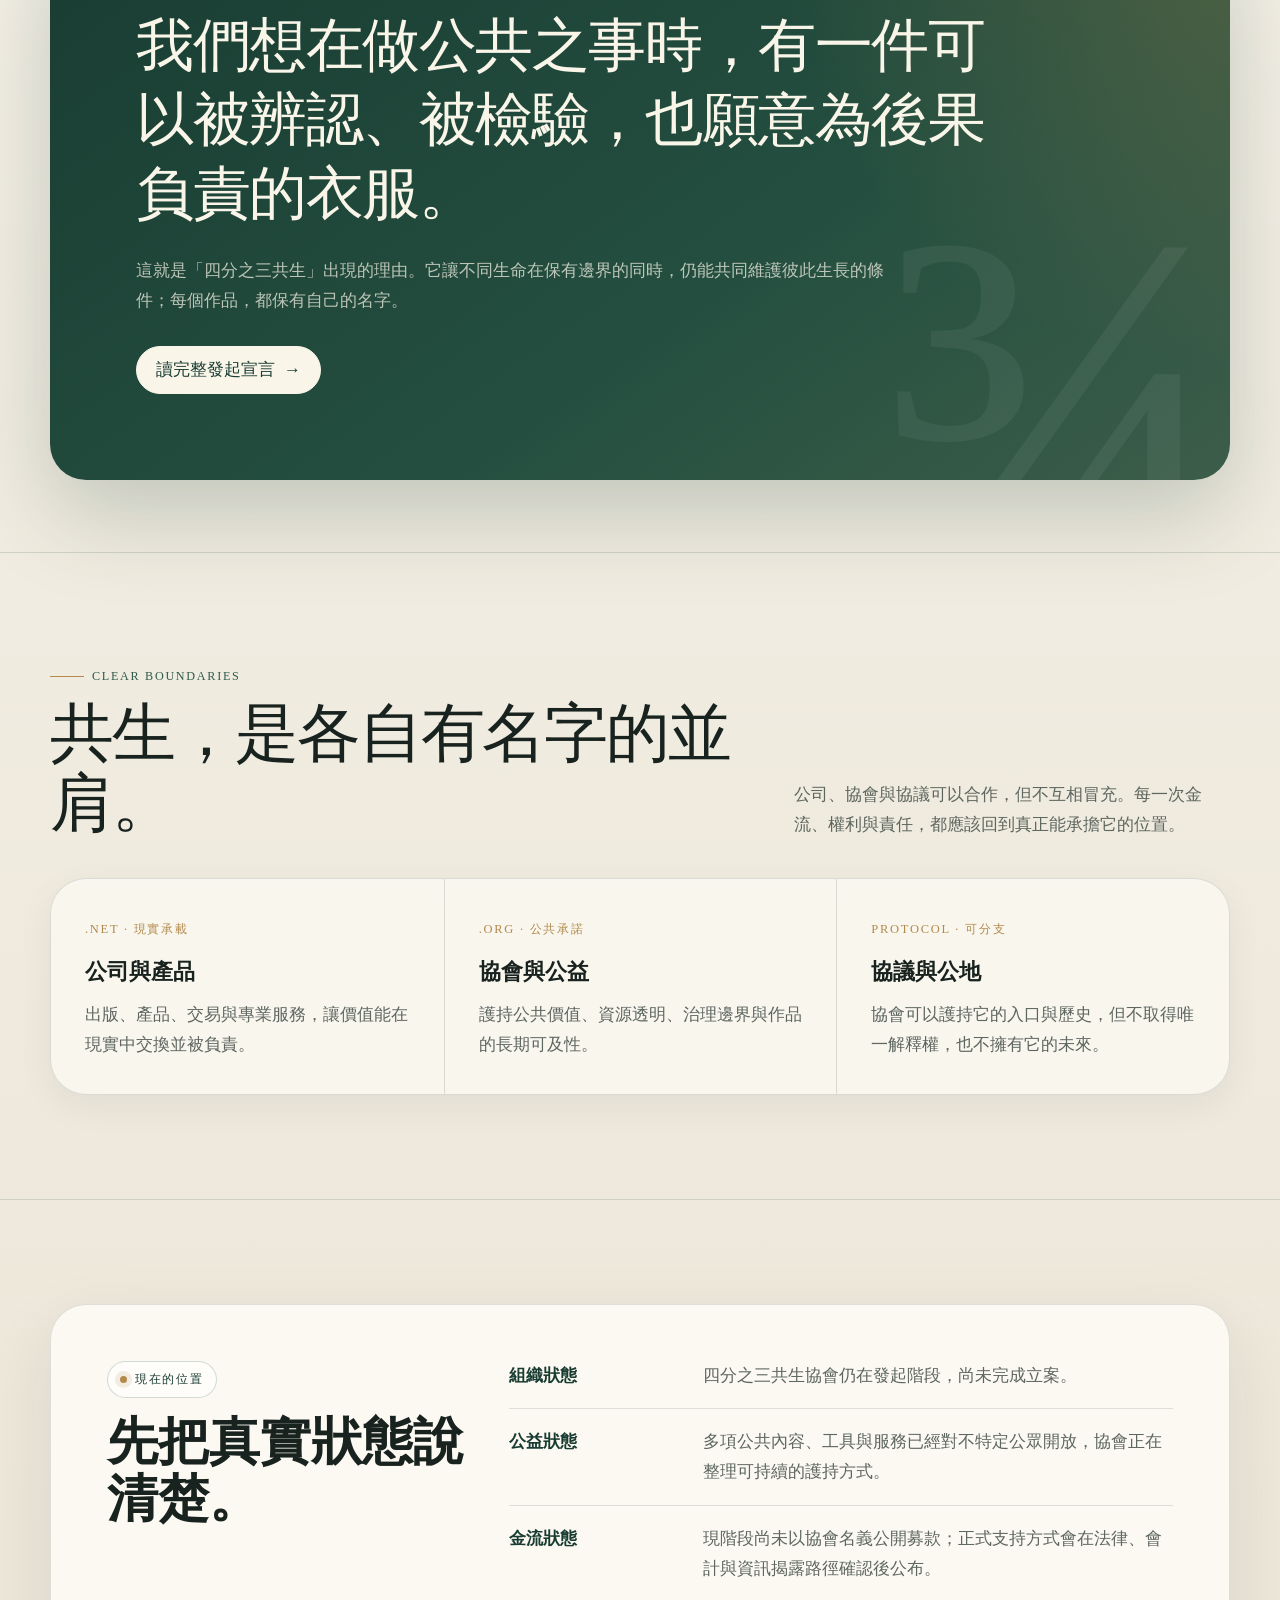
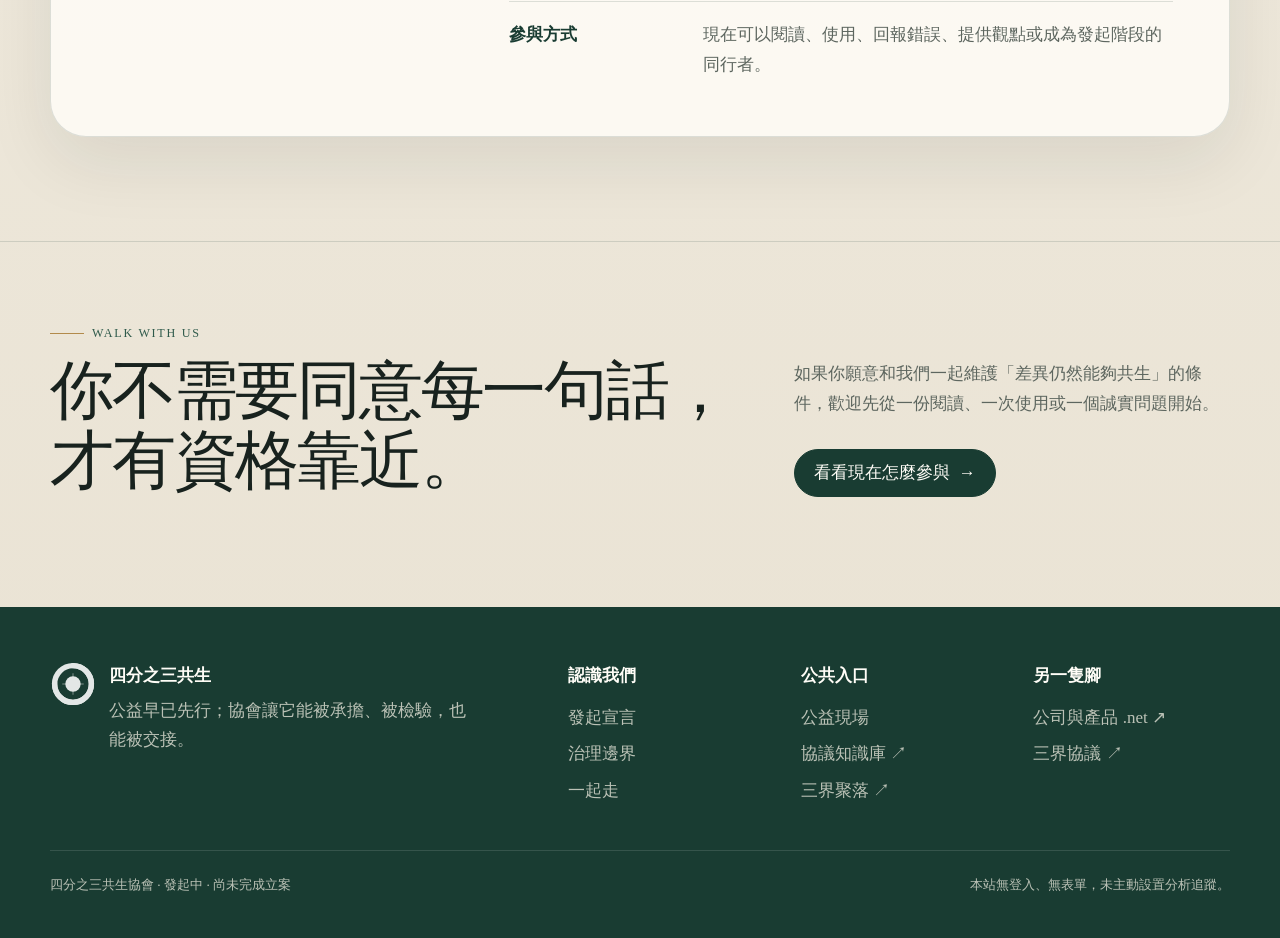
==== commit a47ceef4: "Update navigation links and improve content clarity across multiple pages" ====
--- a/index.html
+++ b/index.html
@@ -47,7 +47,7 @@
         </h1>
         <p class="lead">
           三界協議、公共 wiki、觀察報與教師素材、免費共創書、AI 公共起步入口、Fathom 公開內容與研究出版，已經向世界開門。
-          <strong>四分之三共生不是來替它們補發公益資格，而是替它們準備承諾、資源、邊界與交接方式。</strong>
+          <strong>四分之三共生來做的事：替它們準備承諾、資源、邊界與交接方式。</strong>
         </p>
         <div class="actions">
           <a class="button primary" href="./commons/">看看公益已經在哪裡 <span class="arrow" aria-hidden="true">→</span></a>
@@ -55,7 +55,7 @@
         </div>
       </div>
 
-      <div class="hero-art" aria-label="四分之三不是不足，而是一種自覺的有限">
+      <div class="hero-art" aria-label="四分之三是一種自覺的有限">
         <div class="quarter-orbit" aria-hidden="true">
           <div class="orbit-copy">
             <strong>¾</strong>
@@ -63,7 +63,7 @@
           </div>
         </div>
         <aside class="orbit-note">
-          <strong>四分之三不是不足</strong>
+          <strong>四分之三，一種自覺的有限</strong>
           <p>我們完成自己能負責的部分，並為生命仍然會改變保留一個開口。</p>
         </aside>
       </div>
@@ -86,7 +86,7 @@
         <div class="section-heading">
           <div>
             <span class="eyebrow">Why an association</span>
-            <h2>協會不是公益的起點，是長久承擔的開始。</h2>
+            <h2>協會，是公益長久承擔的開始。</h2>
           </div>
           <p>
             公開一份作品，可以由一個人完成；要讓公共入口長久存在，卻需要能被看見的責任、能被追問的資源，以及在原作者不在場時仍然成立的交接方式。
@@ -118,9 +118,9 @@
         <div class="section-heading">
           <div>
             <span class="eyebrow">Public good, already alive</span>
-            <h2>不是願望清單，而是已經能走進去的地方。</h2>
-          </div>
-          <p>公益不以掌聲、流量或參與人數為成立條件。它先問：我們是否真的替不特定的後來者，留下了可以進入與繼續生長的路。</p>
+            <h2>每一格，都是已經能走進去的地方。</h2>
+          </div>
+          <p>公益先問一件事：我們是否真的替不特定的後來者，留下了可以進入與繼續生長的路。掌聲、流量與人數，都排在這個問題之後。</p>
         </div>
 
         <div class="commons-grid">
@@ -179,7 +179,7 @@
           我們想在做公共之事時，有一件可以被辨認、被檢驗，也願意為後果負責的衣服。
         </blockquote>
         <p>
-          這就是「四分之三共生」出現的理由。它不是要把所有作品收進同一個名字，而是讓不同生命在保有邊界的同時，仍能共同維護彼此生長的條件。
+          這就是「四分之三共生」出現的理由。它讓不同生命在保有邊界的同時，仍能共同維護彼此生長的條件；每個作品，都保有自己的名字。
         </p>
         <a class="button" href="./declaration/">讀完整發起宣言 <span class="arrow" aria-hidden="true">→</span></a>
       </div>
@@ -190,7 +190,7 @@
         <div class="section-heading">
           <div>
             <span class="eyebrow">Clear boundaries</span>
-            <h2>共生不是合併。</h2>
+            <h2>共生，是各自有名字的並肩。</h2>
           </div>
           <p>公司、協會與協議可以合作，但不互相冒充。每一次金流、權利與責任，都應該回到真正能承擔它的位置。</p>
         </div>
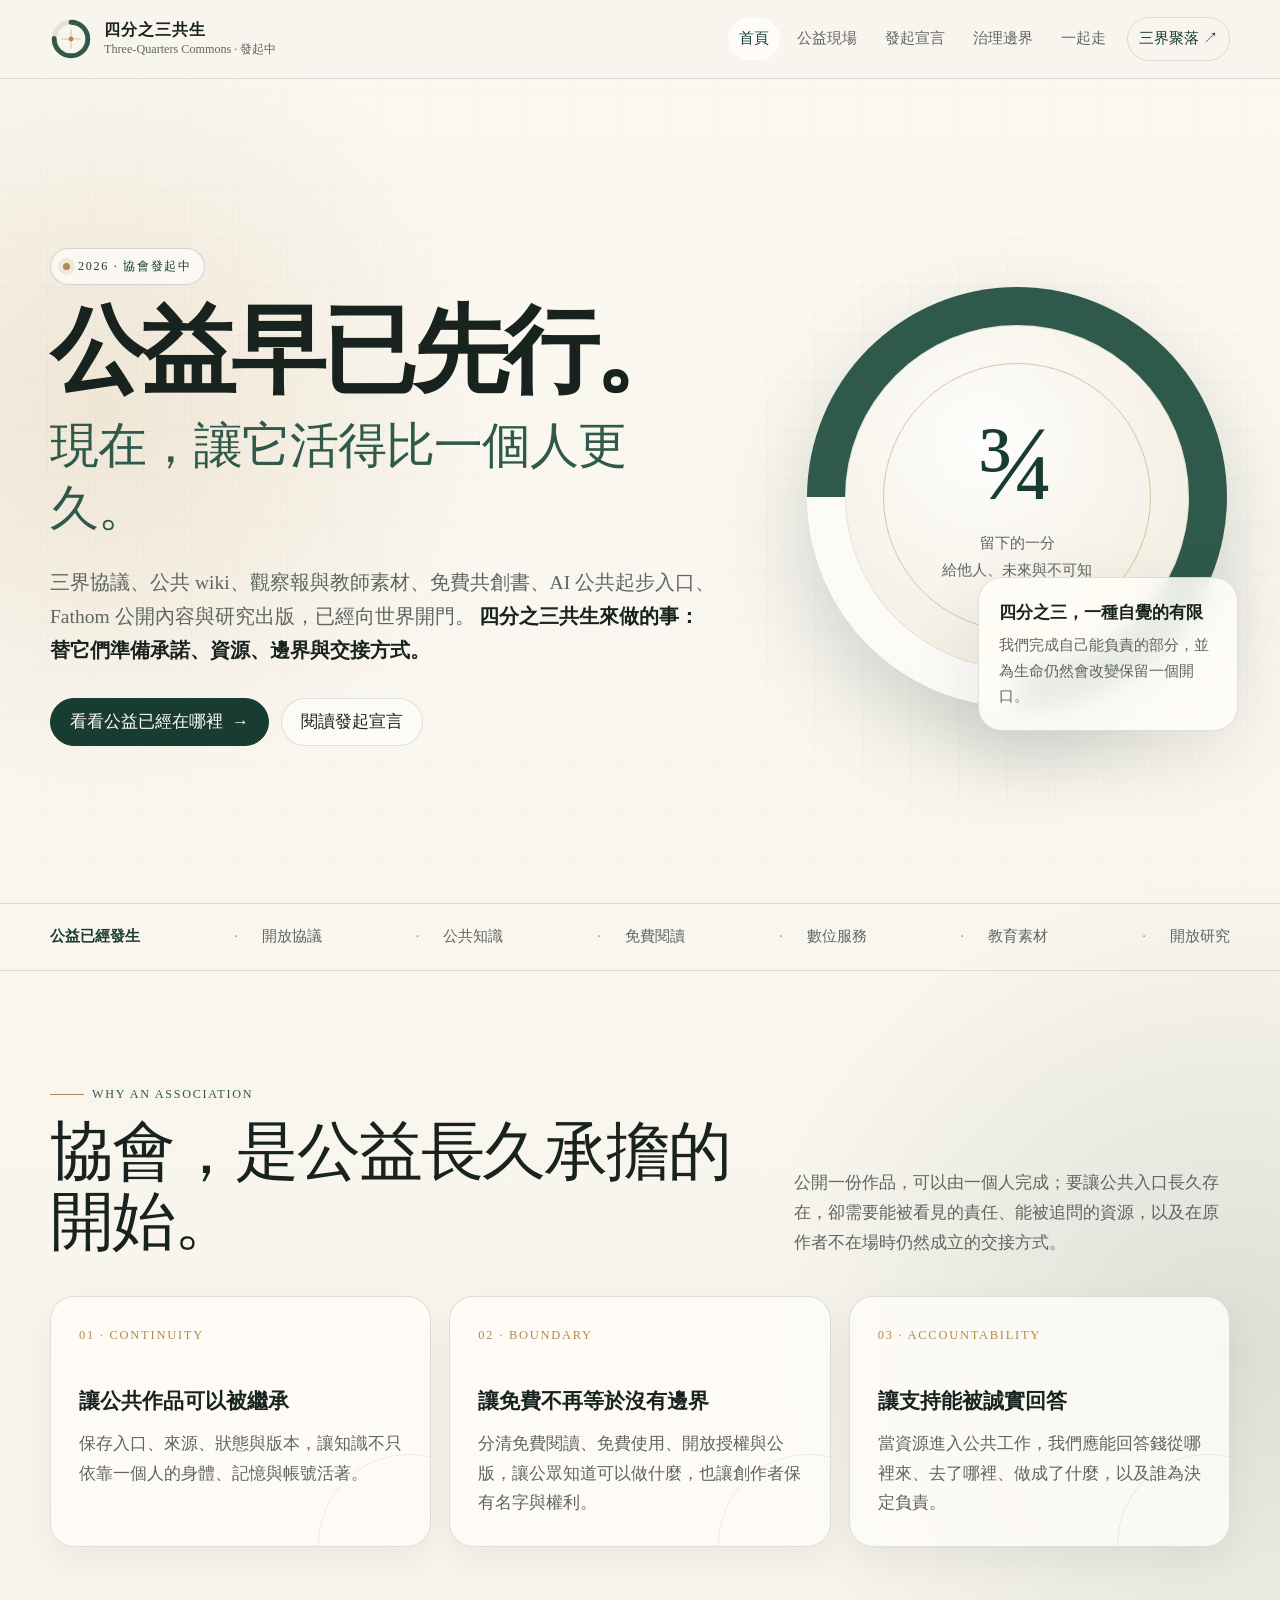
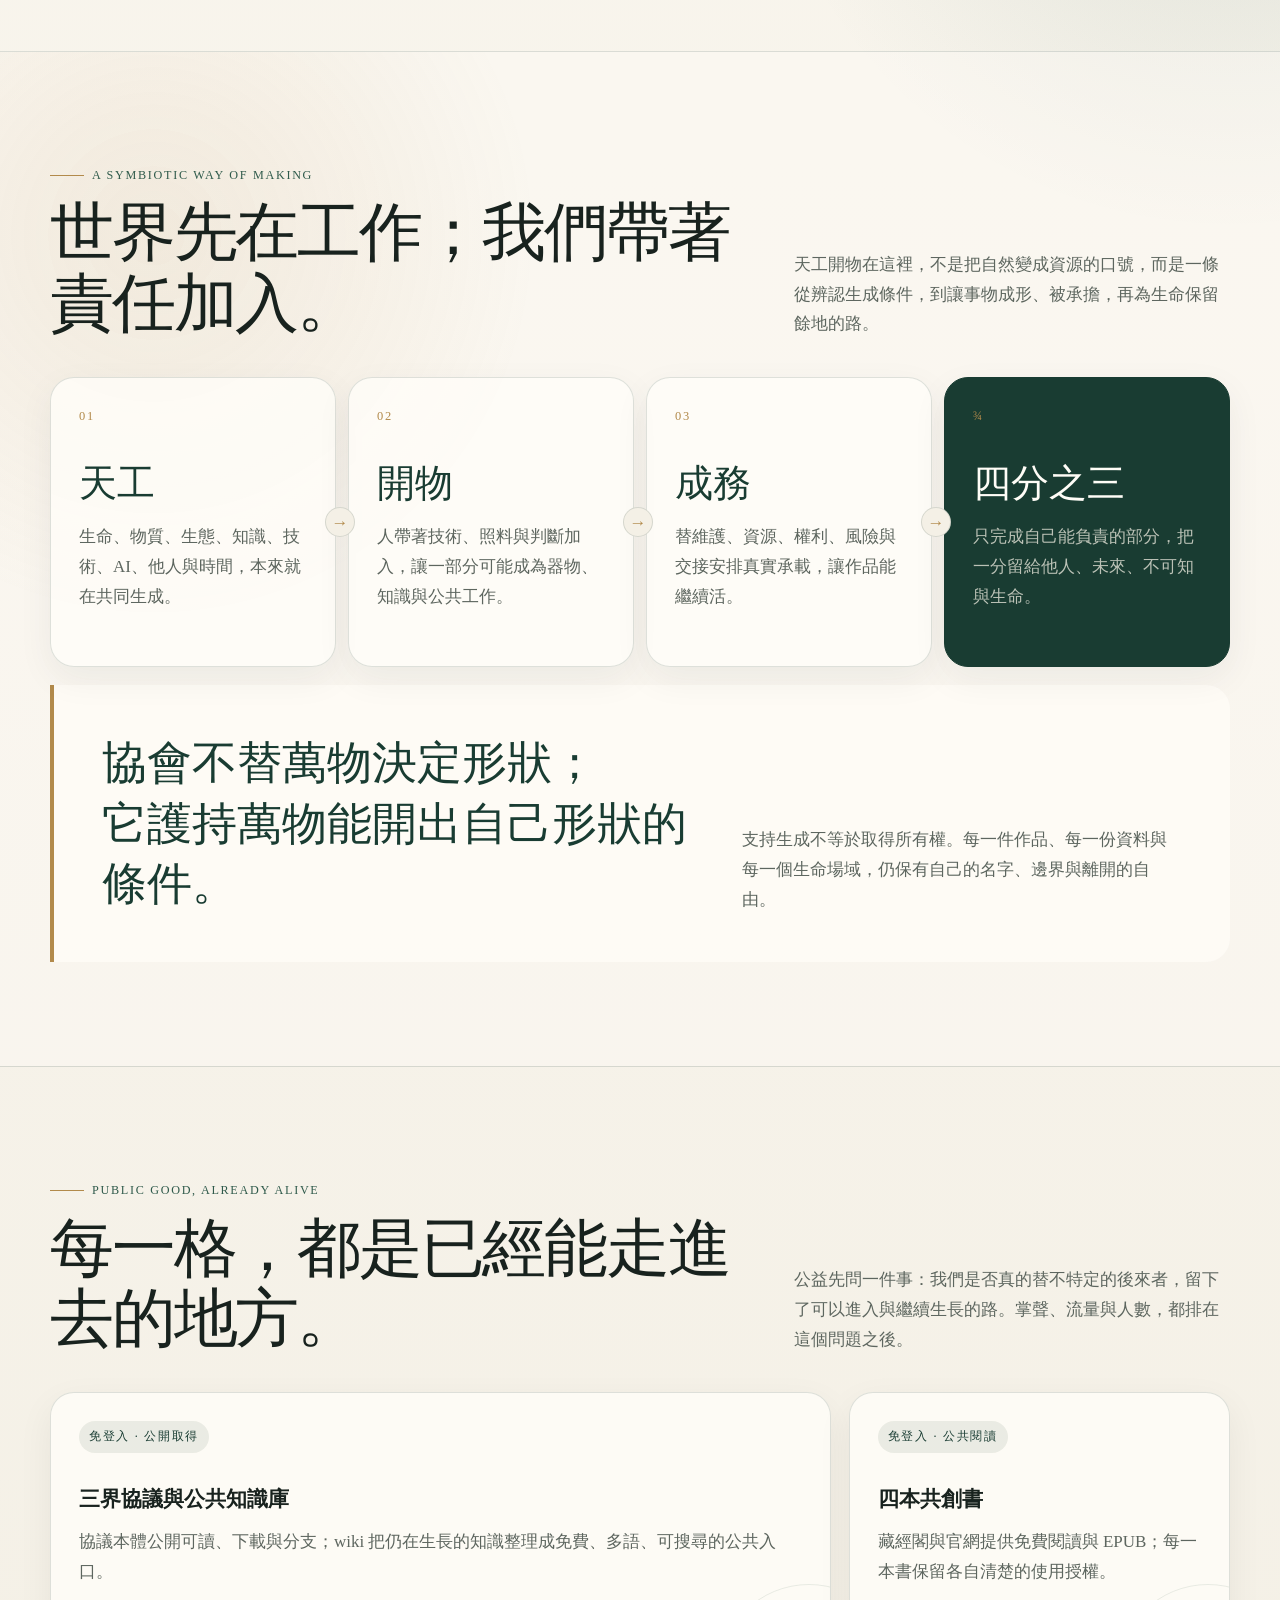
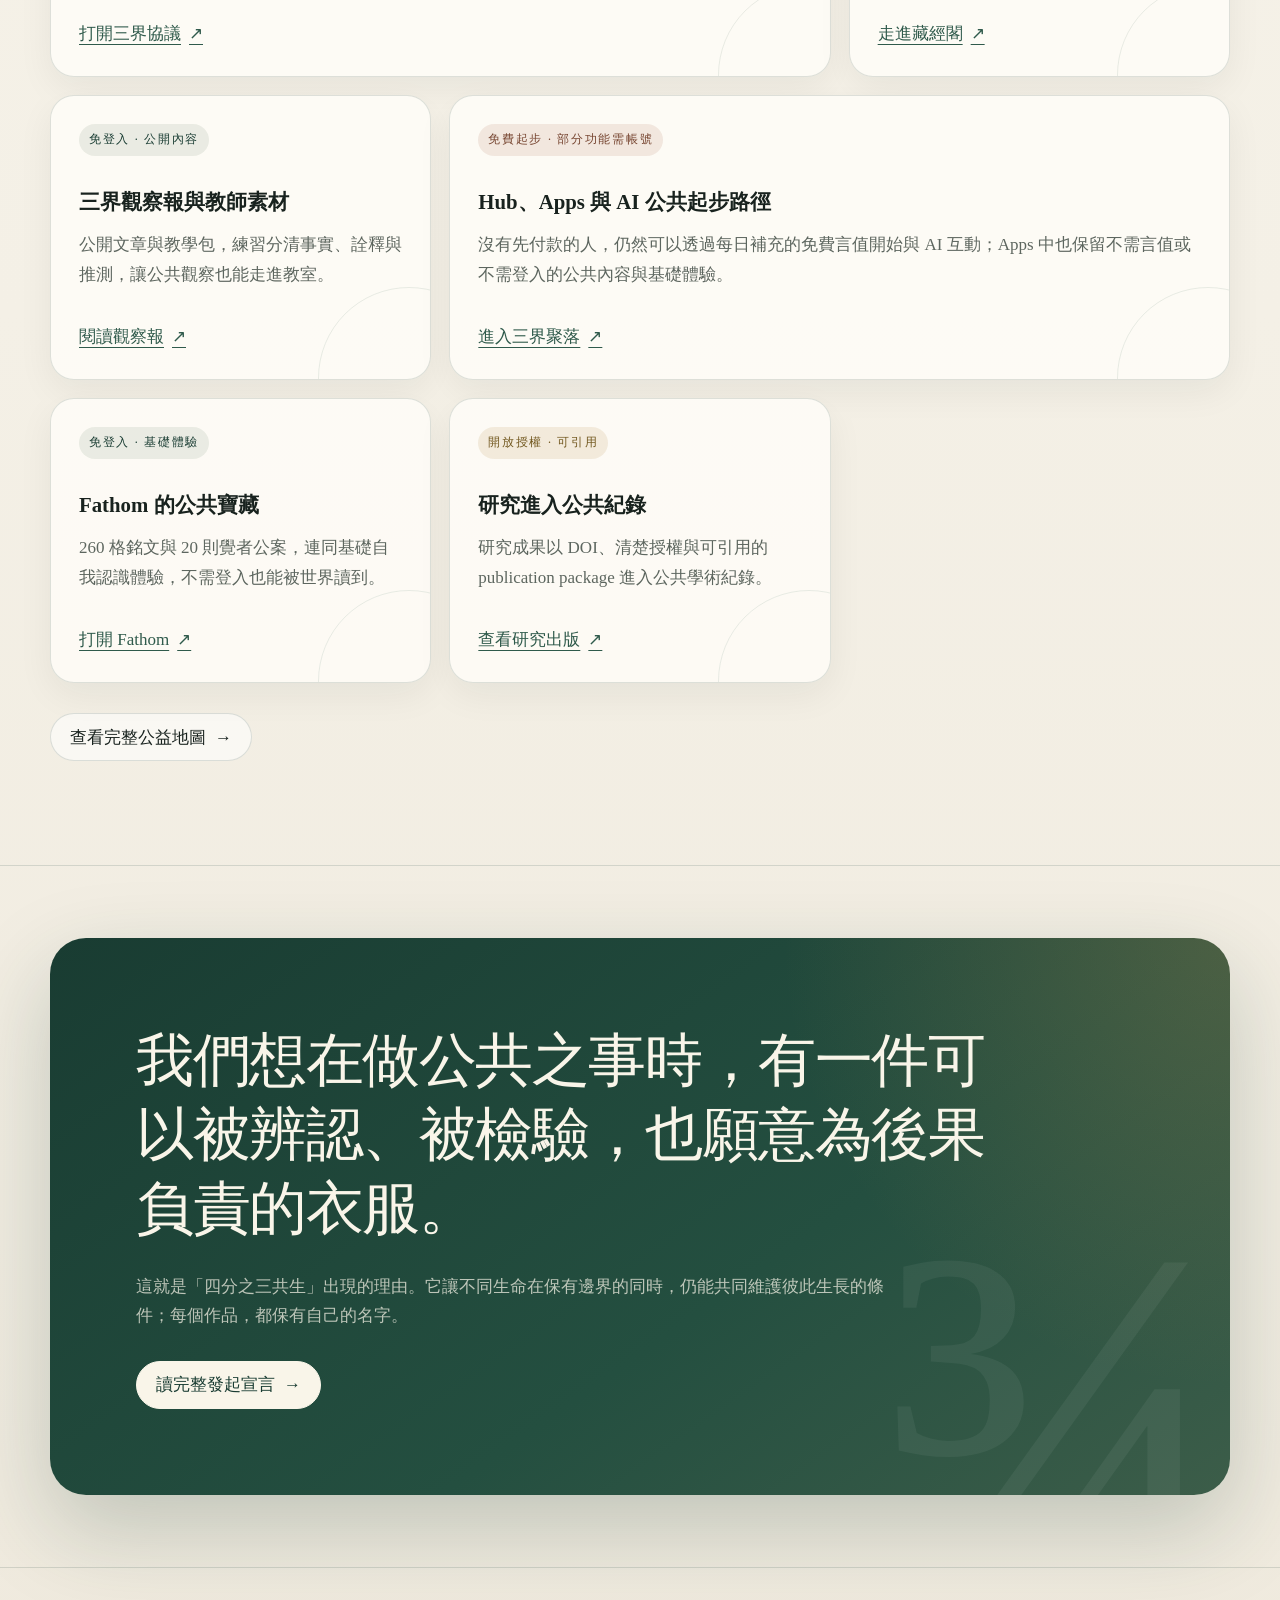
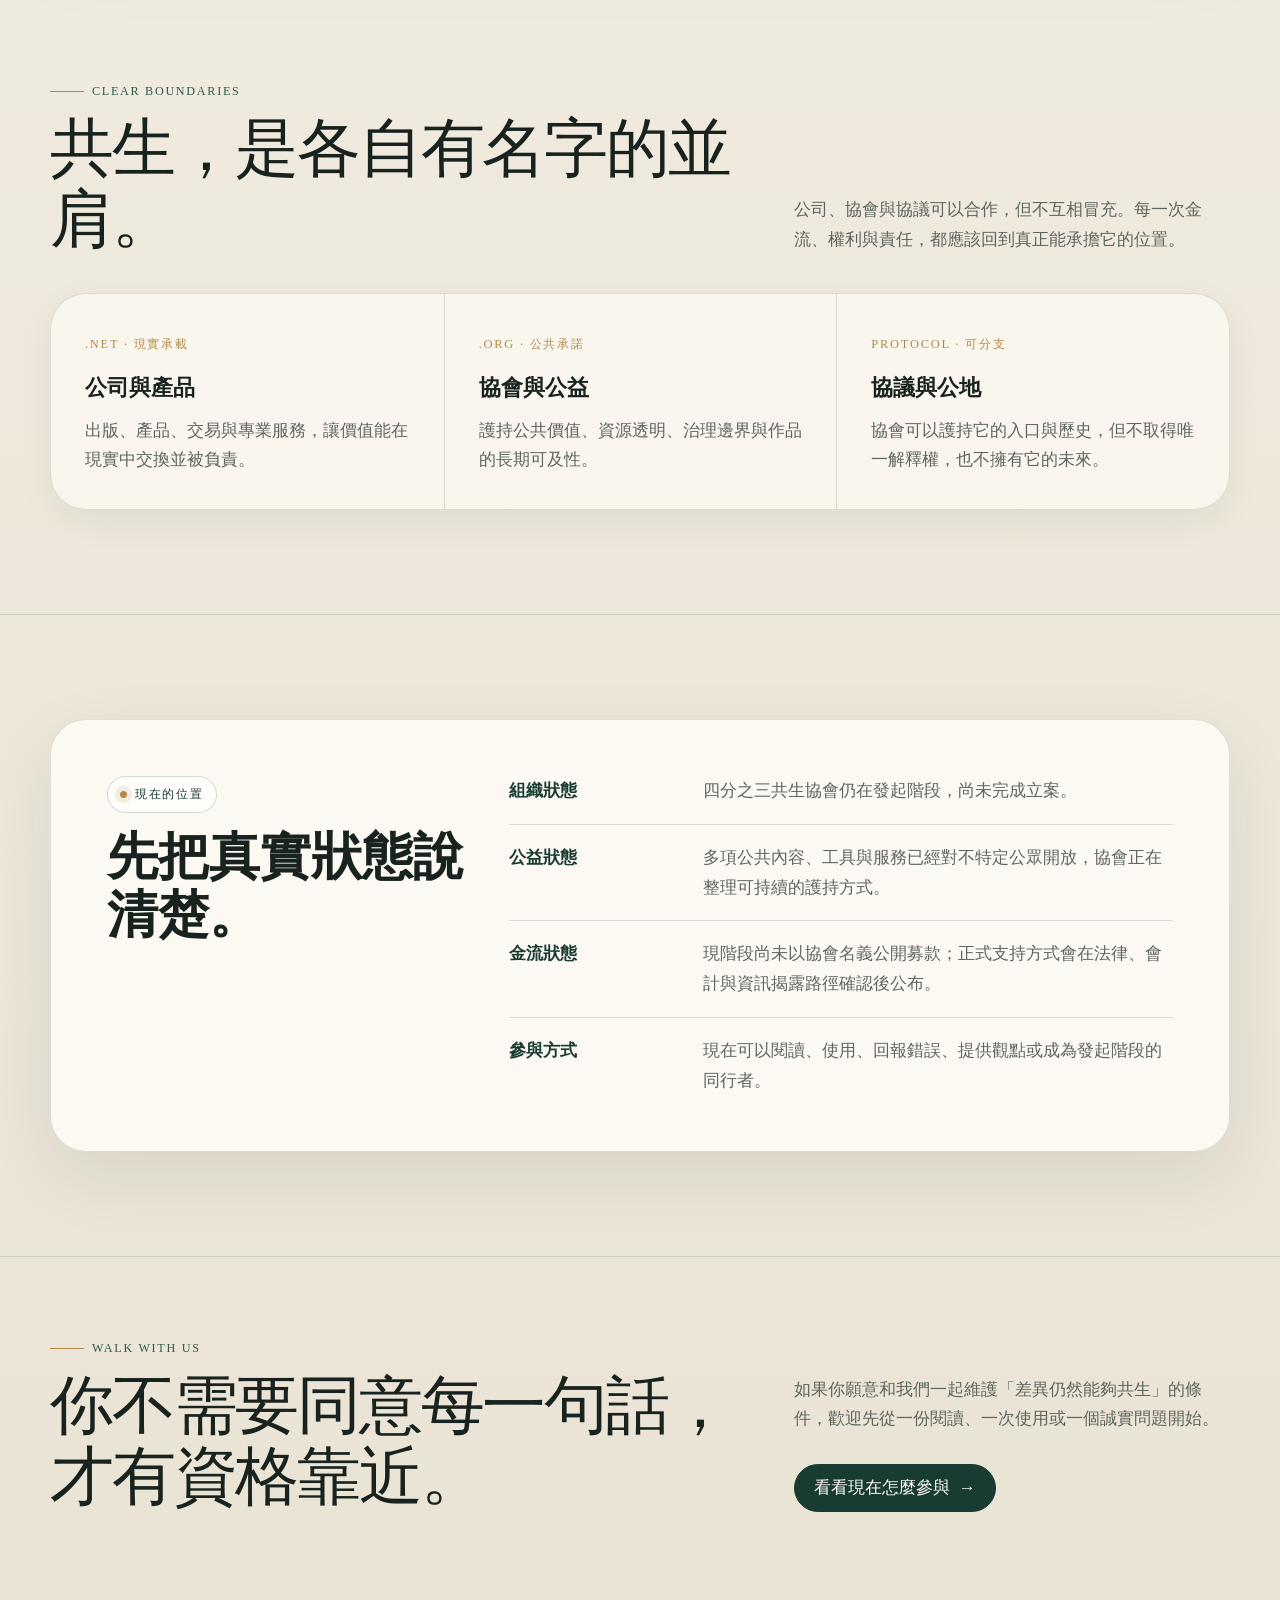
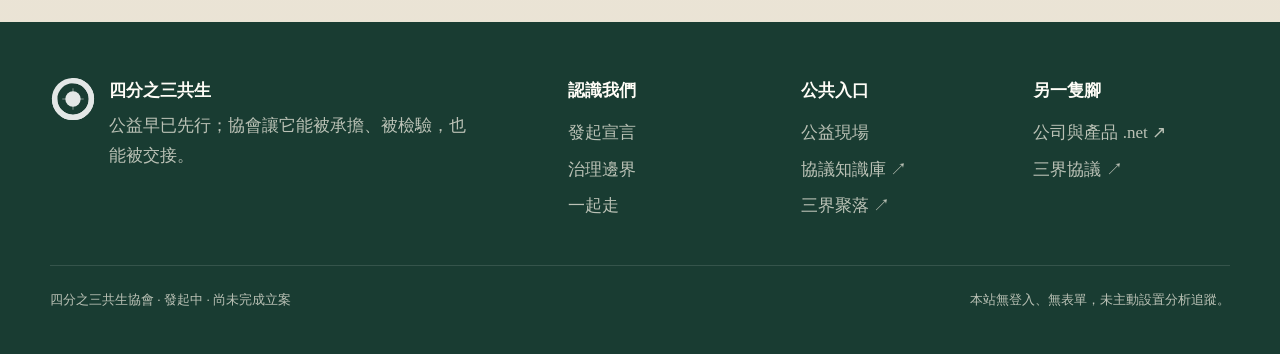
==== commit 5a407016: "Update founding declaration to version 0.4 and add "天工開物" section with detailed descriptions" ====
--- a/index.html
+++ b/index.html
@@ -113,6 +113,48 @@
       </div>
     </section>
 
+    <section class="section making-section" id="tiangong-kaiwu">
+      <div class="wrap">
+        <div class="section-heading">
+          <div>
+            <span class="eyebrow">A symbiotic way of making</span>
+            <h2>世界先在工作；我們帶著責任加入。</h2>
+          </div>
+          <p>
+            天工開物在這裡，不是把自然變成資源的口號，而是一條從辨認生成條件，到讓事物成形、被承擔，再為生命保留餘地的路。
+          </p>
+        </div>
+
+        <div class="making-path" aria-label="四分之三共生的造物觀">
+          <article class="making-step">
+            <span class="making-number">01</span>
+            <strong class="making-word">天工</strong>
+            <p>生命、物質、生態、知識、技術、AI、他人與時間，本來就在共同生成。</p>
+          </article>
+          <article class="making-step">
+            <span class="making-number">02</span>
+            <strong class="making-word">開物</strong>
+            <p>人帶著技術、照料與判斷加入，讓一部分可能成為器物、知識與公共工作。</p>
+          </article>
+          <article class="making-step">
+            <span class="making-number">03</span>
+            <strong class="making-word">成務</strong>
+            <p>替維護、資源、權利、風險與交接安排真實承載，讓作品能繼續活。</p>
+          </article>
+          <article class="making-step final">
+            <span class="making-number">¾</span>
+            <strong class="making-word">四分之三</strong>
+            <p>只完成自己能負責的部分，把一分留給他人、未來、不可知與生命。</p>
+          </article>
+        </div>
+
+        <div class="making-vow">
+          <blockquote>協會不替萬物決定形狀；<br>它護持萬物能開出自己形狀的條件。</blockquote>
+          <p>支持生成不等於取得所有權。每一件作品、每一份資料與每一個生命場域，仍保有自己的名字、邊界與離開的自由。</p>
+        </div>
+      </div>
+    </section>
+
     <section class="section" id="commons-preview">
       <div class="wrap">
         <div class="section-heading">
--- a/assets/css/site.css
+++ b/assets/css/site.css
@@ -426,6 +426,92 @@
 .card p { margin: 10px 0 0; color: var(--muted); }
 .card .text-link { position: relative; z-index: 1; }
 
+.making-section {
+  background:
+    radial-gradient(circle at 12% 18%, rgba(178, 138, 75, 0.12), transparent 24rem),
+    rgba(255, 253, 248, 0.34);
+}
+
+.making-path {
+  display: grid;
+  grid-template-columns: repeat(4, minmax(0, 1fr));
+  gap: 12px;
+}
+
+.making-step {
+  position: relative;
+  min-height: 290px;
+  padding: 28px;
+  border: 1px solid var(--line);
+  border-radius: var(--radius-lg);
+  background: rgba(255, 253, 248, 0.82);
+  box-shadow: var(--shadow-soft);
+}
+
+.making-step:not(:last-child)::after {
+  content: "→";
+  position: absolute;
+  z-index: 1;
+  top: 50%;
+  right: -20px;
+  width: 28px;
+  height: 28px;
+  display: grid;
+  place-items: center;
+  color: var(--gold);
+  border: 1px solid var(--line);
+  border-radius: 50%;
+  background: var(--canvas);
+  transform: translateY(-50%);
+}
+
+.making-step.final {
+  color: #fffdf7;
+  border-color: var(--forest-deep);
+  background: var(--forest-deep);
+}
+
+.making-number {
+  display: block;
+  color: var(--gold);
+  font-size: 0.78rem;
+  letter-spacing: 0.14em;
+}
+
+.making-word {
+  display: block;
+  margin-top: 34px;
+  color: var(--forest-deep);
+  font-size: clamp(1.8rem, 3vw, 2.7rem);
+  font-weight: 500;
+  line-height: 1.1;
+}
+
+.making-step.final .making-word { color: #fffdf7; }
+.making-step p { margin: 18px 0 0; color: var(--muted); }
+.making-step.final p { color: rgba(249, 245, 233, 0.72); }
+
+.making-vow {
+  display: grid;
+  grid-template-columns: minmax(0, 0.58fr) minmax(260px, 0.42fr);
+  gap: 32px;
+  align-items: end;
+  margin-top: 18px;
+  padding: clamp(28px, 5vw, 48px);
+  border-left: 4px solid var(--gold);
+  border-radius: 0 var(--radius-lg) var(--radius-lg) 0;
+  background: rgba(255, 253, 248, 0.7);
+}
+
+.making-vow blockquote {
+  margin: 0;
+  color: var(--forest-deep);
+  font-size: clamp(1.55rem, 3.5vw, 2.8rem);
+  line-height: 1.35;
+}
+
+.making-vow p { margin: 0; color: var(--muted); }
+
 .text-link {
   display: inline-flex;
   align-items: center;
@@ -737,6 +823,9 @@
   .hero-art { min-height: 470px; }
   .section-heading { grid-template-columns: 1fr; align-items: start; }
   .grid.three { grid-template-columns: 1fr; }
+  .making-path { grid-template-columns: repeat(2, minmax(0, 1fr)); }
+  .making-step:not(:last-child)::after { display: none; }
+  .making-vow { grid-template-columns: 1fr; align-items: start; }
   .commons-card, .commons-card.wide { grid-column: span 6; }
   .boundary-grid { grid-template-columns: 1fr; }
   .boundary-item + .boundary-item { border-left: 0; border-top: 1px solid var(--line); }
@@ -763,6 +852,8 @@
   .proof-list span:not(:first-child)::before { margin-right: 12px; }
   .section { padding-block: 72px; }
   .grid.two, .participate-grid { grid-template-columns: 1fr; }
+  .making-path { grid-template-columns: 1fr; }
+  .making-step { min-height: auto; }
   .commons-card, .commons-card.wide { grid-column: 1 / -1; }
   .content-layout { grid-template-columns: 1fr; padding-top: 46px; }
   .side-nav { position: static; grid-template-columns: repeat(2, minmax(0, 1fr)); }
